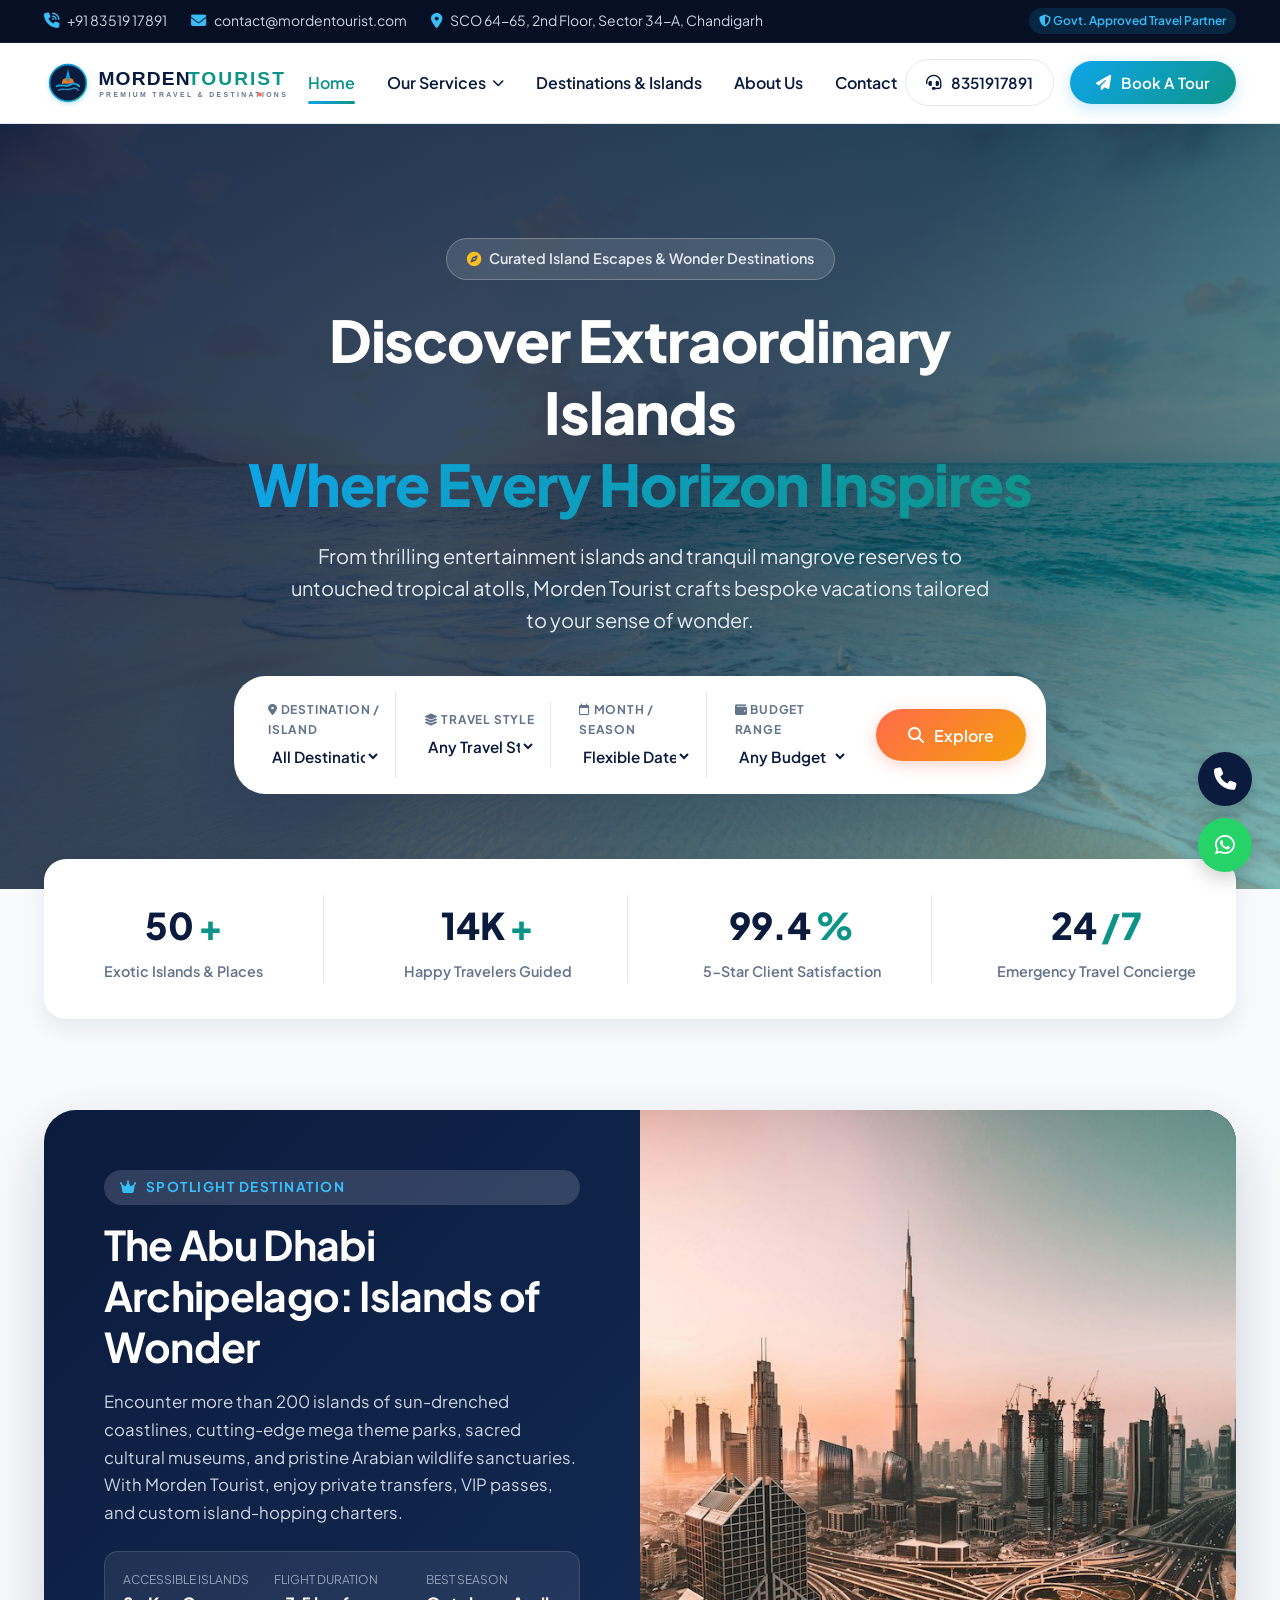
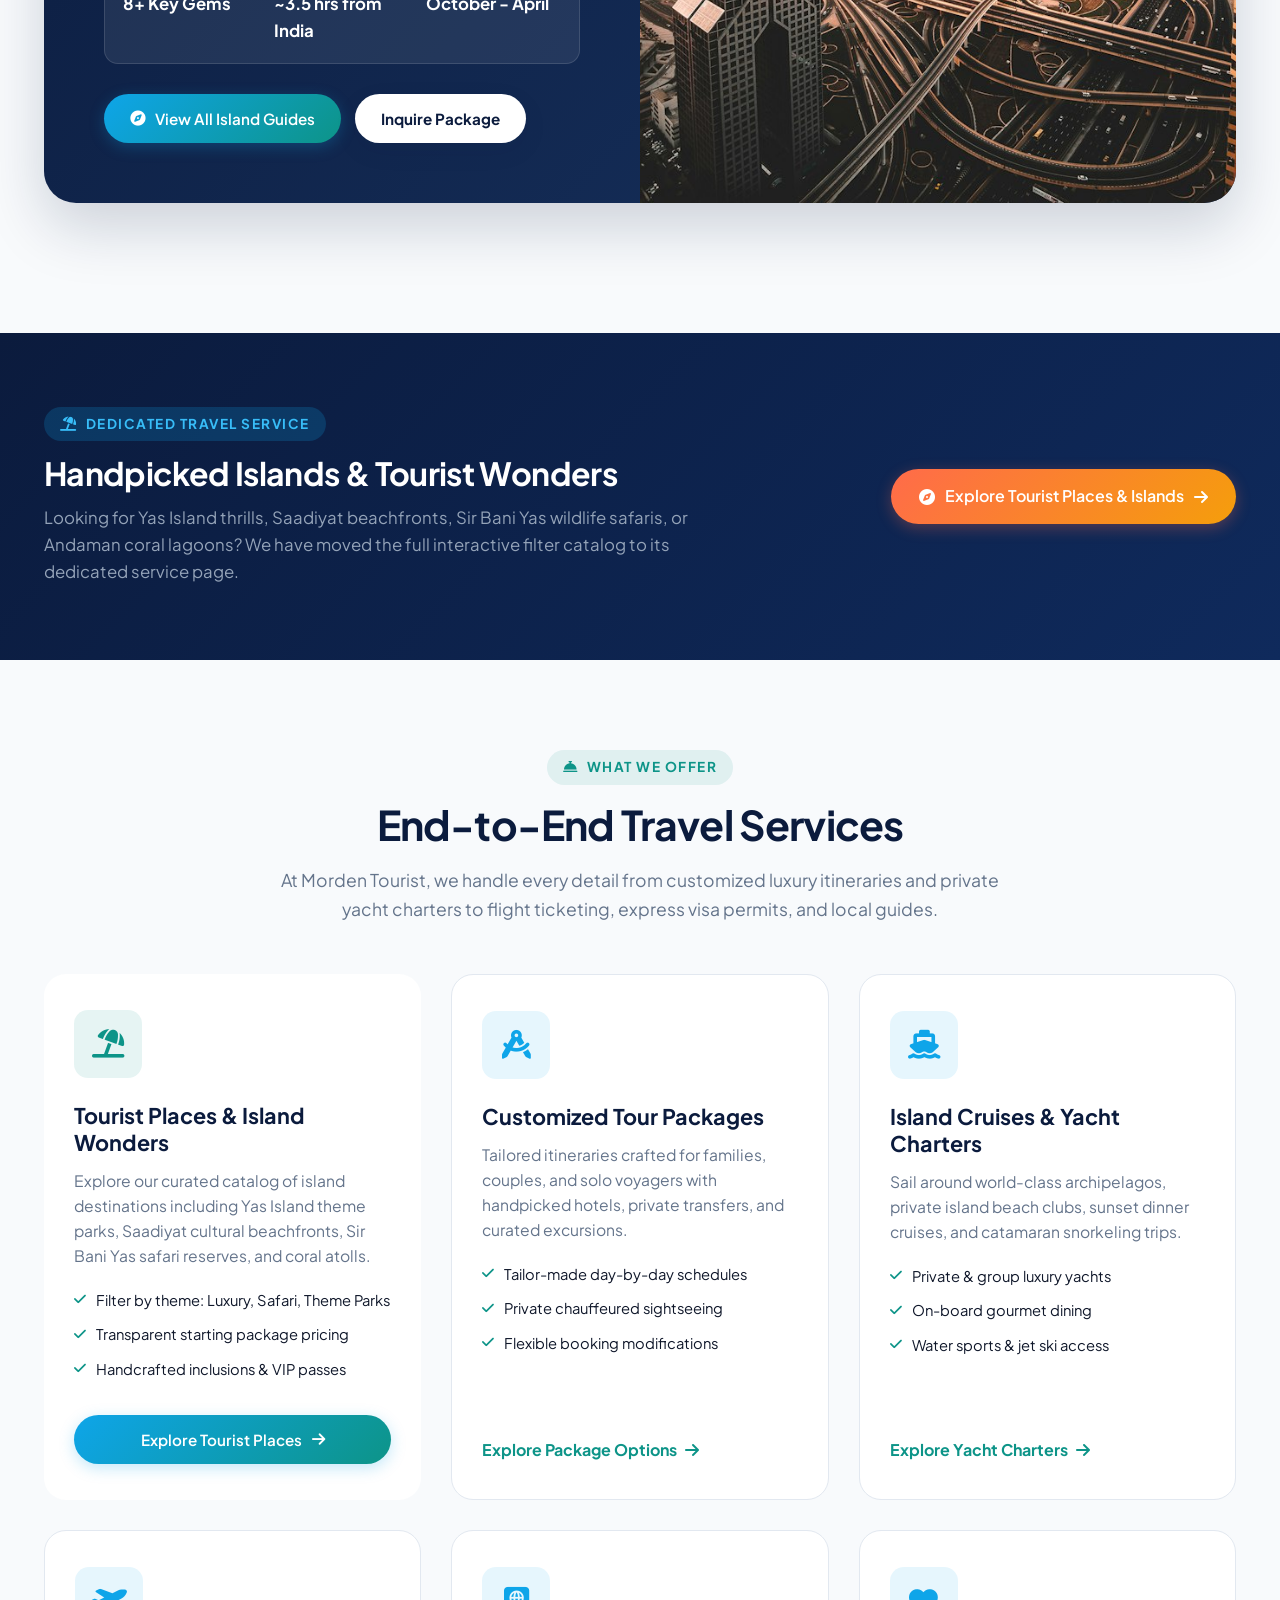
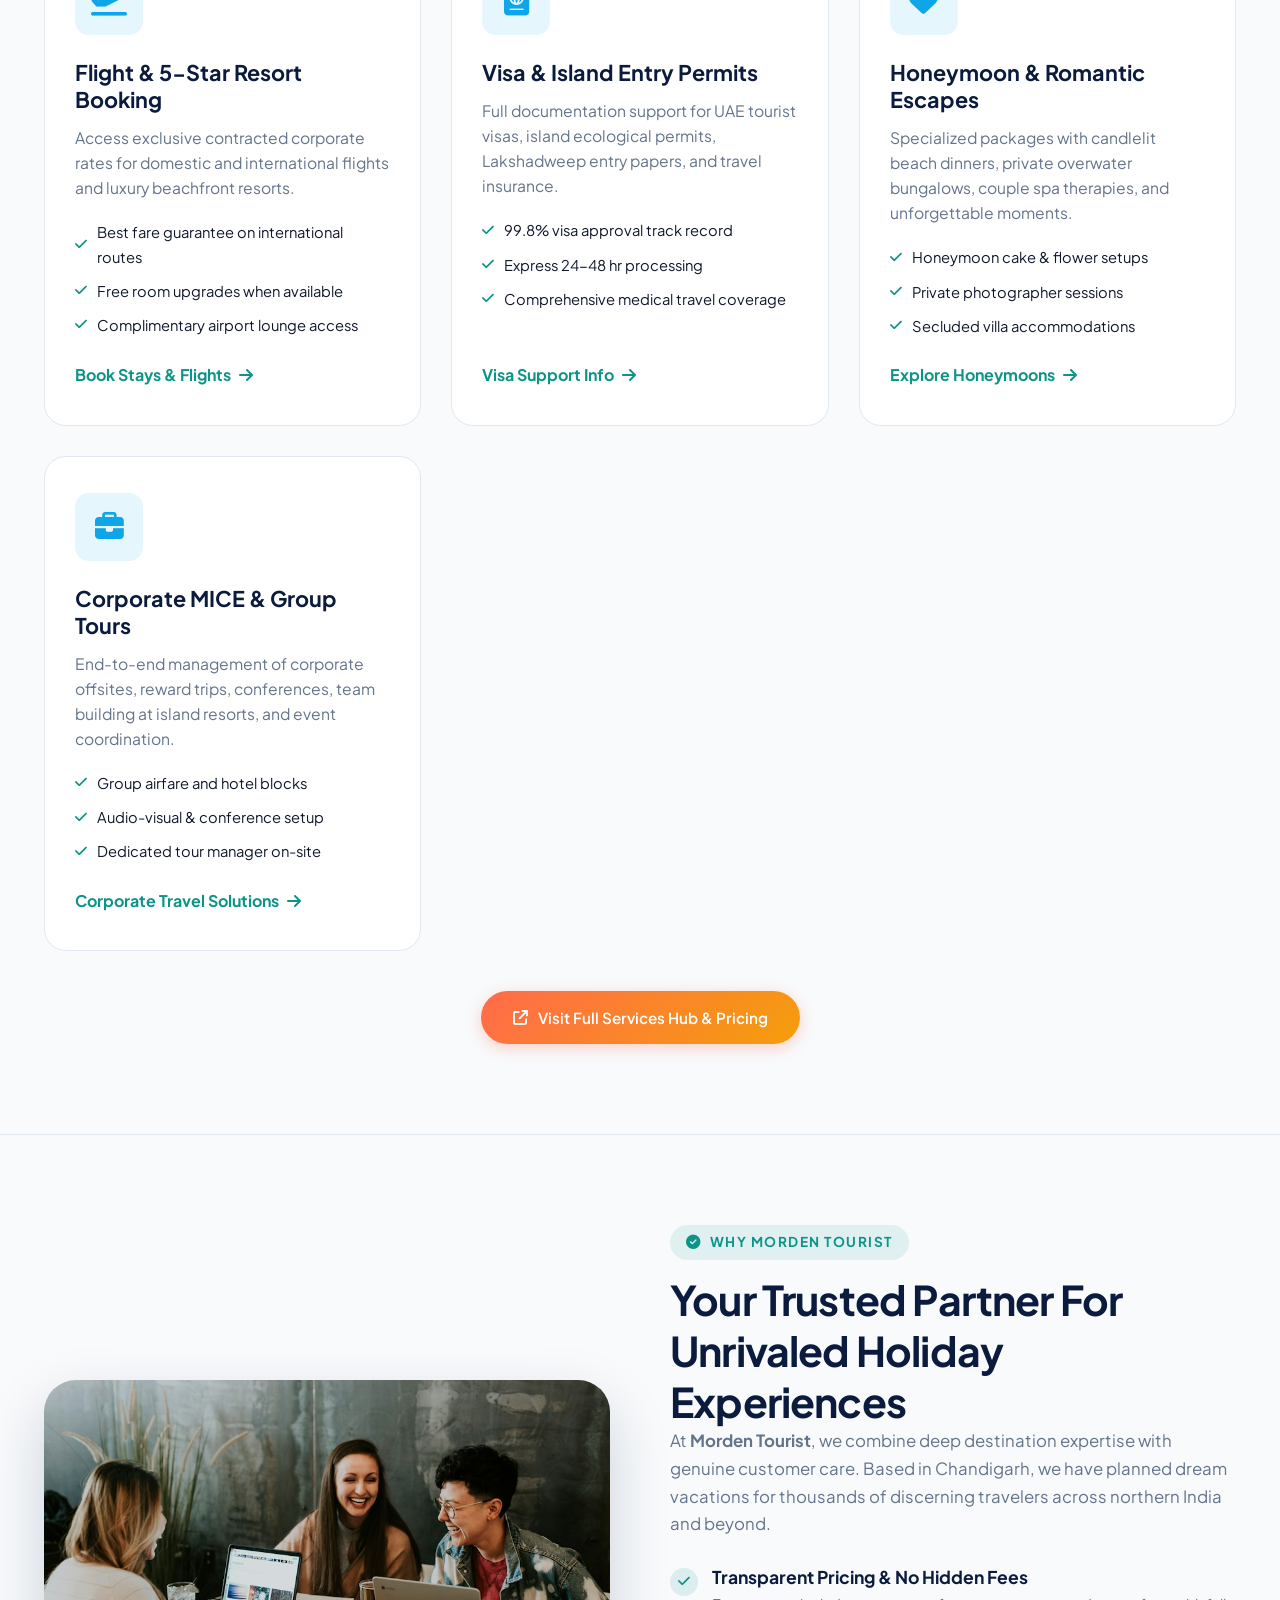
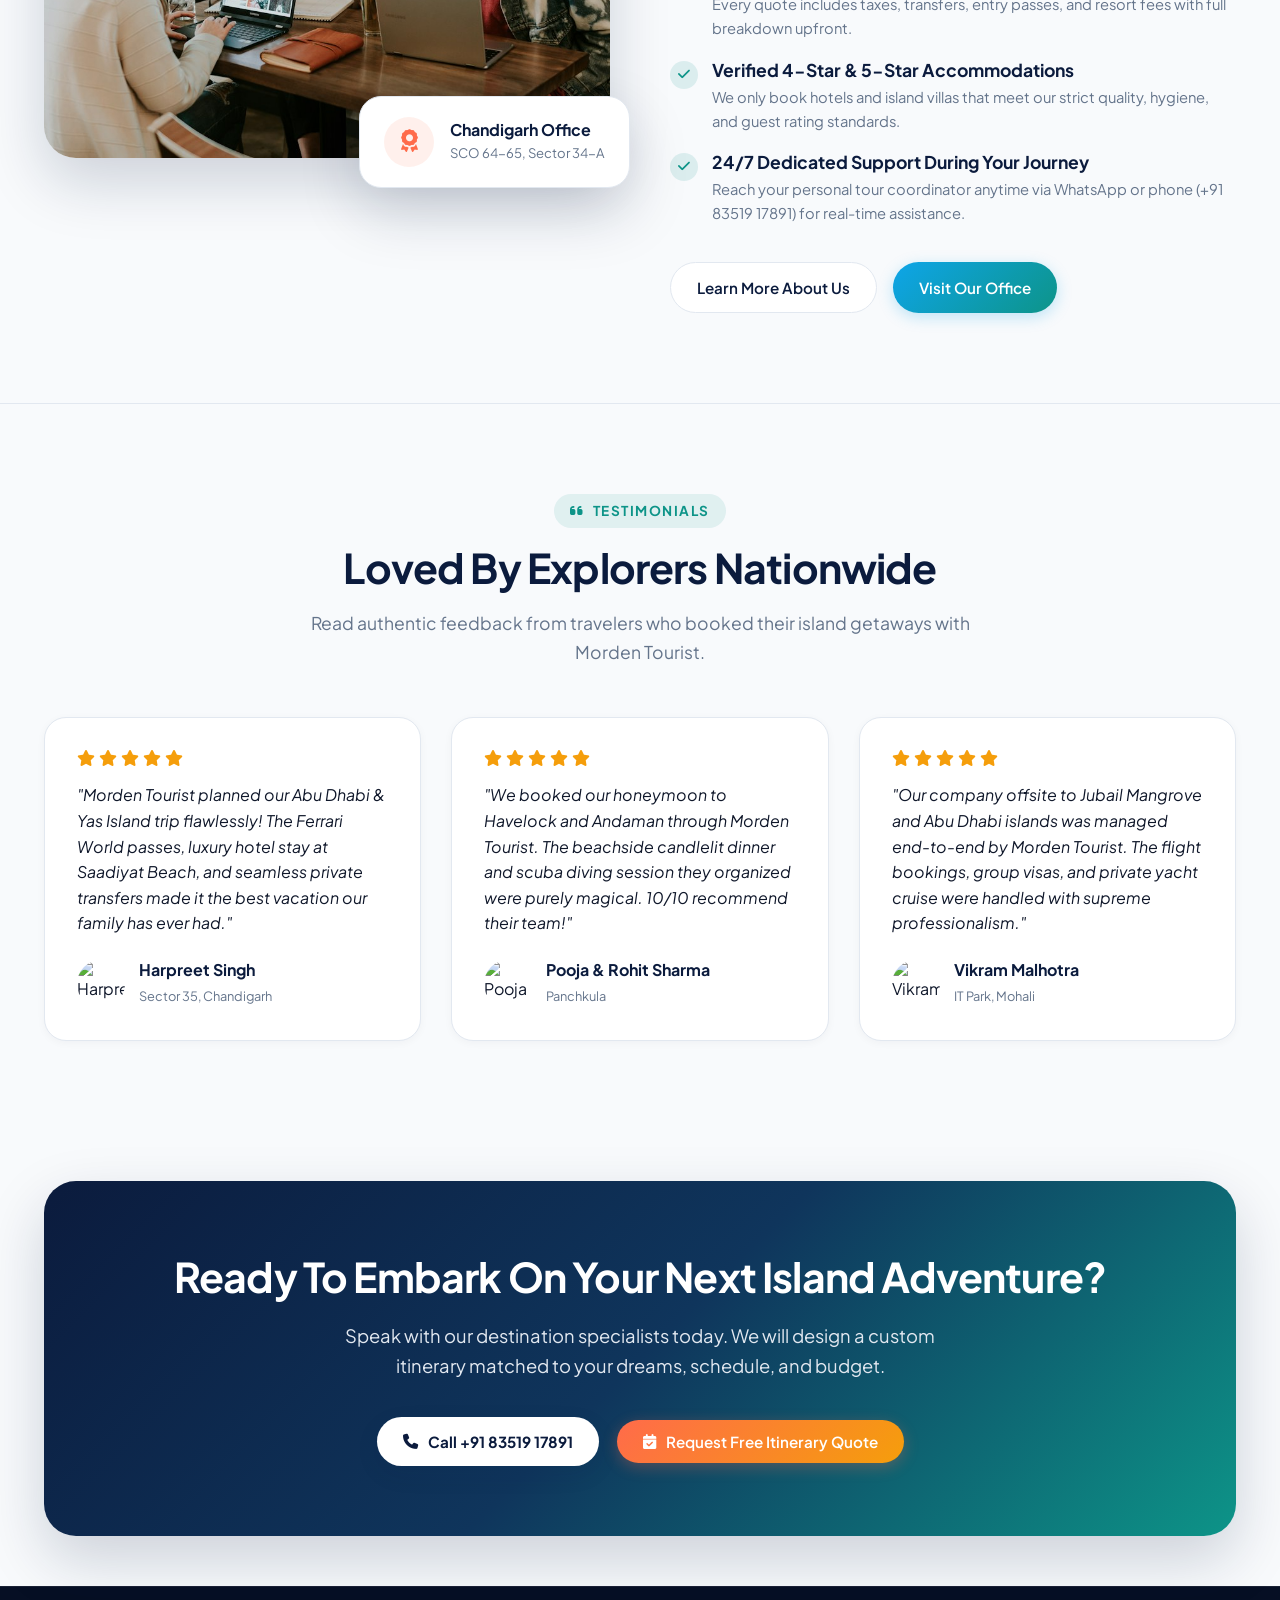
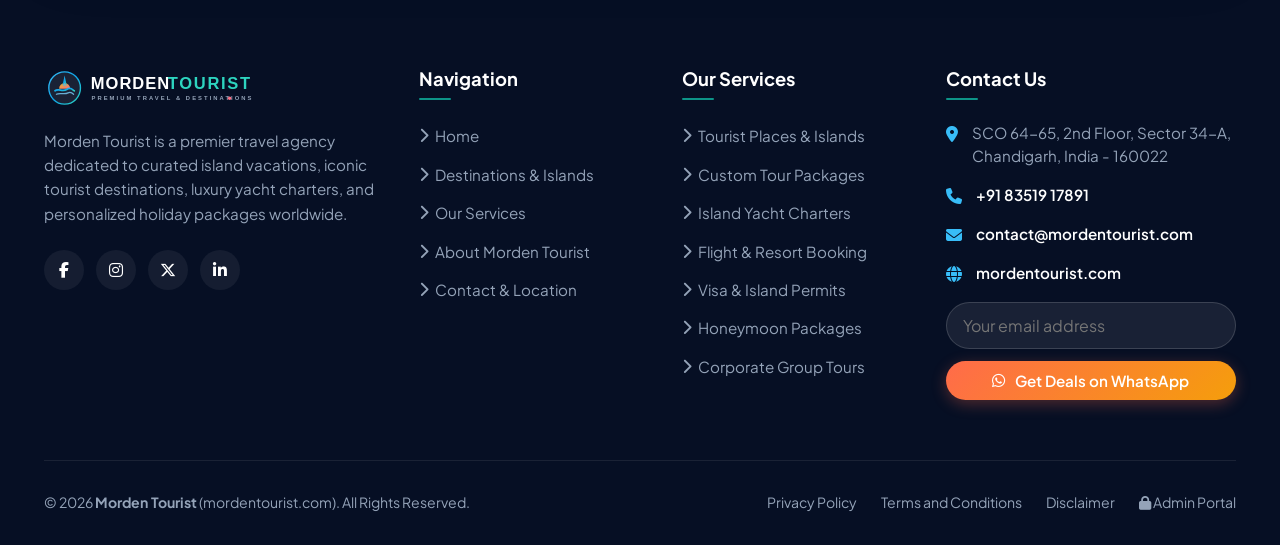
==== index.html @ 5bf88cda "Initial commit: Complete Morden Tourist agency website with single-row packages slider and admin por" ====
﻿<!DOCTYPE html>
<html lang="en">
<head>
  <meta charset="UTF-8">
  <meta name="viewport" content="width=device-width, initial-scale=1.0">
  <title>Morden Tourist | Premium Island Getaways & World-Class Tourist Destinations</title>
  <meta name="description" content="Discover world-famous islands, luxury coastal escapes, and unforgettable tourist adventures with Morden Tourist. Personalized travel packages and 24/7 concierge support.">
  <meta name="keywords" content="Morden Tourist, mordentourist.com, tourist places, island tours, Yas island, Saadiyat island, travel agency Chandigarh, luxury holidays">
  <link rel="canonical" href="https://mordentourist.com/">
  
  <!-- Favicon -->
  <link rel="icon" type="image/svg+xml" href="assets/images/favicon.svg">
  <link rel="shortcut icon" href="favicon.svg">

  <!-- Google Fonts: Plus Jakarta Sans -->
  <link rel="preconnect" href="https://fonts.googleapis.com">
  <link rel="preconnect" href="https://fonts.gstatic.com" crossorigin>
  <link href="https://fonts.googleapis.com/css2?family=Plus+Jakarta+Sans:wght@300;400;500;600;700;800&display=swap" rel="stylesheet">

  <!-- Font Awesome 6 Icons -->
  <link rel="stylesheet" href="https://cdnjs.cloudflare.com/ajax/libs/font-awesome/6.4.2/css/all.min.css">

  <!-- Custom Stylesheet -->
  <link rel="stylesheet" href="assets/css/style.css">
</head>
<body>

  <!-- Top Announcement Bar -->
  <div class="top-bar">
    <div class="container top-bar-inner">
      <div class="top-bar-info">
        <a href="tel:8351917891" class="top-bar-item">
          <i class="fa-solid fa-phone-volume"></i>
          <span>+91 83519 17891</span>
        </a>
        <a href="mailto:contact@mordentourist.com" class="top-bar-item">
          <i class="fa-solid fa-envelope"></i>
          <span>contact@mordentourist.com</span>
        </a>
        <div class="top-bar-item">
          <i class="fa-solid fa-location-dot"></i>
          <span>SCO 64-65, 2nd Floor, Sector 34-A, Chandigarh</span>
        </div>
      </div>
      <div class="top-bar-right">
        <span class="top-bar-badge"><i class="fa-solid fa-shield-halved"></i> Govt. Approved Travel Partner</span>
      </div>
    </div>
  </div>

  <!-- Main Navigation Header -->
  <header class="main-header">
    <div class="container nav-container">
      <a href="index.html" class="brand-logo" aria-label="Morden Tourist Home">
        <img src="assets/images/logo.svg" alt="Morden Tourist Logo" width="220" height="48">
      </a>

      <!-- Desktop Navigation Menu -->
      <nav class="nav-links" id="navLinks">
        <a href="index.html" class="nav-link active">Home</a>
        <div class="nav-dropdown">
          <a href="services.html" class="nav-link nav-dropdown-toggle">
            Our Services <i class="fa-solid fa-chevron-down"></i>
          </a>
          <div class="dropdown-menu">
            <a href="tourist-places.html" class="dropdown-item featured">
              <i class="fa-solid fa-umbrella-beach"></i>
              <div class="dropdown-text">
                <strong>Tourist Places &amp; Islands</strong>
                <small>Explore Yas, Saadiyat, Sir Bani Yas &amp; more</small>
              </div>
            </a>
            <a href="services.html#custom-packages" class="dropdown-item">
              <i class="fa-solid fa-compass-drafting"></i>
              <div class="dropdown-text">
                <strong>Customized Tour Packages</strong>
                <small>Tailor-made itineraries for families &amp; couples</small>
              </div>
            </a>
            <a href="services.html#yacht-cruises" class="dropdown-item">
              <i class="fa-solid fa-ship"></i>
              <div class="dropdown-text">
                <strong>Island Yacht Charters</strong>
                <small>Private boat cruises &amp; water sports</small>
              </div>
            </a>
            <a href="services.html#flights-resorts" class="dropdown-item">
              <i class="fa-solid fa-hotel"></i>
              <div class="dropdown-text">
                <strong>Flight &amp; 5-Star Resorts</strong>
                <small>Contracted B2B airline &amp; resort rates</small>
              </div>
            </a>
            <a href="services.html#visa-permits" class="dropdown-item">
              <i class="fa-solid fa-passport"></i>
              <div class="dropdown-text">
                <strong>Visa &amp; Island Permits</strong>
                <small>UAE express visas &amp; island entry papers</small>
              </div>
            </a>
            <a href="services.html#guided-excursions" class="dropdown-item">
              <i class="fa-solid fa-van-shuttle"></i>
              <div class="dropdown-text">
                <strong>Guided Excursions &amp; Chauffeurs</strong>
                <small>Local licensed multilingual guides</small>
              </div>
            </a>
            <a href="services.html" class="dropdown-item" style="border-top: 1px solid var(--color-border); background: var(--color-bg-subtle);">
              <i class="fa-solid fa-list-check"></i>
              <div class="dropdown-text">
                <strong>All Services Overview &rarr;</strong>
              </div>
            </a>
          </div>
        </div>
        <a href="destinations.html" class="nav-link">Destinations &amp; Islands</a>
        <a href="about.html" class="nav-link">About Us</a>
        <a href="contact.html" class="nav-link">Contact</a>
      </nav>

      <div class="nav-actions">
        <a href="tel:8351917891" class="btn btn-outline" style="padding: 10px 20px;">
          <i class="fa-solid fa-headset"></i> 8351917891
        </a>
        <button class="btn btn-primary open-booking-modal" data-dest="General Inquiry">
          <i class="fa-solid fa-paper-plane"></i> Book A Tour
        </button>
      </div>

      <button class="mobile-menu-toggle" id="mobileMenuToggle" aria-label="Toggle navigation">
        <i class="fa-solid fa-bars"></i>
      </button>
    </div>
  </header>

  <!-- Hero Section -->
  <section class="hero-section">
    <div class="hero-overlay"></div>
    <div class="container hero-content">
      <div class="hero-badge">
        <i class="fa-solid fa-compass"></i> Curated Island Escapes &amp; Wonder Destinations
      </div>
      <h1 class="hero-title">
        Discover Extraordinary Islands <br>
        <span class="text-gradient">Where Every Horizon Inspires</span>
      </h1>
      <p class="hero-subtitle">
        From thrilling entertainment islands and tranquil mangrove reserves to untouched tropical atolls, Morden Tourist crafts bespoke vacations tailored to your sense of wonder.
      </p>

      <!-- Search & Exploration Widget -->
      <div class="hero-search-box">
        <div class="search-field">
          <label><i class="fa-solid fa-location-dot"></i> Destination / Island</label>
          <select id="searchDestination">
            <option value="all">All Destinations</option>
            <option value="yas">Yas Island (Thrills &amp; F1)</option>
            <option value="saadiyat">Saadiyat Island (Culture &amp; Beach)</option>
            <option value="sirbani">Sir Bani Yas (Wildlife Reserve)</option>
            <option value="jubail">Jubail Island (Mangroves &amp; Eco)</option>
            <option value="andaman">Andaman Archipelago</option>
            <option value="lakshadweep">Lakshadweep Coral Atolls</option>
          </select>
        </div>

        <div class="search-field">
          <label><i class="fa-solid fa-layer-group"></i> Travel Style</label>
          <select id="searchType">
            <option value="all">Any Travel Style</option>
            <option value="luxury">Luxury &amp; Resorts</option>
            <option value="adventure">Adventure &amp; Wildlife</option>
            <option value="culture">Culture &amp; Heritage</option>
            <option value="family">Family &amp; Theme Parks</option>
          </select>
        </div>

        <div class="search-field">
          <label><i class="fa-regular fa-calendar"></i> Month / Season</label>
          <select id="searchMonth">
            <option value="any">Flexible Dates</option>
            <option value="oct-dec">Oct - Dec (Peak Island Season)</option>
            <option value="jan-mar">Jan - Mar (Spring Escapes)</option>
            <option value="apr-jun">Apr - Jun (Summer Specials)</option>
          </select>
        </div>

        <div class="search-field">
          <label><i class="fa-solid fa-wallet"></i> Budget Range</label>
          <select id="searchBudget">
            <option value="all">Any Budget</option>
            <option value="standard">Affordable &amp; Explorer</option>
            <option value="premium">Premium Comfort</option>
            <option value="luxury">Ultra-Luxury VIP</option>
          </select>
        </div>

        <button class="btn btn-coral btn-search" id="heroSearchBtn">
          <i class="fa-solid fa-magnifying-glass"></i> Explore
        </button>
      </div>
    </div>
  </section>

  <!-- Key Statistics Banner -->
  <div class="container">
    <div class="stats-banner">
      <div class="stats-grid">
        <div class="stat-item">
          <div class="stat-number">50<span>+</span></div>
          <div class="stat-label">Exotic Islands &amp; Places</div>
        </div>
        <div class="stat-item">
          <div class="stat-number">14K<span>+</span></div>
          <div class="stat-label">Happy Travelers Guided</div>
        </div>
        <div class="stat-item">
          <div class="stat-number">99.4<span>%</span></div>
          <div class="stat-label">5-Star Client Satisfaction</div>
        </div>
        <div class="stat-item">
          <div class="stat-number">24<span>/7</span></div>
          <div class="stat-label">Emergency Travel Concierge</div>
        </div>
      </div>
    </div>
  </div>

  <!-- Featured Archipelago Spotlight (Abu Dhabi Islands Reference Experience) -->
  <section class="section-pad">
    <div class="container">
      <div class="island-highlight-banner">
        <div class="island-highlight-content">
          <span class="section-label" style="background: rgba(255,255,255,0.15); color: #38BDF8;">
            <i class="fa-solid fa-crown"></i> Spotlight Destination
          </span>
          <h2>The Abu Dhabi Archipelago: Islands of Wonder</h2>
          <p>
            Encounter more than 200 islands of sun-drenched coastlines, cutting-edge mega theme parks, sacred cultural museums, and pristine Arabian wildlife sanctuaries. With Morden Tourist, enjoy private transfers, VIP passes, and custom island-hopping charters.
          </p>

          <div class="highlight-quick-specs">
            <div class="spec-item">
              <small>Accessible Islands</small>
              <strong>8+ Key Gems</strong>
            </div>
            <div class="spec-item">
              <small>Flight Duration</small>
              <strong>~3.5 hrs from India</strong>
            </div>
            <div class="spec-item">
              <small>Best Season</small>
              <strong>October - April</strong>
            </div>
          </div>

          <div style="display: flex; gap: 14px; flex-wrap: wrap;">
            <a href="destinations.html" class="btn btn-primary">
              <i class="fa-solid fa-compass"></i> View All Island Guides
            </a>
            <button class="btn btn-white open-booking-modal" data-dest="Abu Dhabi Islands Grand Tour">
              Inquire Package
            </button>
          </div>
        </div>

        <div class="island-highlight-image">
          <img src="assets/images/spotlight-abudhabi.jpg" alt="Abu Dhabi Archipelago Island Waterfront" loading="lazy">
        </div>
      </div>
    </div>
  </section>

  <!-- Dedicated Island & Tourist Places Showcase CTA Banner -->
  <section class="section-pad-sm" style="background: linear-gradient(135deg, #0B1B3D 0%, #0F2A5C 100%); color: #FFFFFF;">
    <div class="container">
      <div style="display: flex; align-items: center; justify-content: space-between; flex-wrap: wrap; gap: 30px; padding: 24px 0;">
        <div style="max-width: 680px;">
          <span class="section-label" style="background: rgba(14, 165, 233, 0.2); color: #38BDF8; margin-bottom: 12px; display: inline-flex;">
            <i class="fa-solid fa-umbrella-beach"></i> Dedicated Travel Service
          </span>
          <h2 style="color: #FFFFFF; font-size: 2rem; margin-bottom: 12px;">Handpicked Islands &amp; Tourist Wonders</h2>
          <p style="color: #94A3B8; font-size: 1.05rem; line-height: 1.6; margin-bottom: 0;">
            Looking for Yas Island thrills, Saadiyat beachfronts, Sir Bani Yas wildlife safaris, or Andaman coral lagoons? We have moved the full interactive filter catalog to its dedicated service page.
          </p>
        </div>
        <div style="display: flex; gap: 14px; flex-wrap: wrap;">
          <a href="tourist-places.html" class="btn btn-coral" style="padding: 14px 28px; font-size: 1rem;">
            <i class="fa-solid fa-compass"></i> Explore Tourist Places &amp; Islands <i class="fa-solid fa-arrow-right"></i>
          </a>
        </div>
      </div>
    </div>
  </section>

  <!-- Separate Dedicated Services Section (Prominently Featured and linked to menu) -->
  <section class="section-pad">
    <div class="container">
      <div class="section-header">
        <span class="section-label"><i class="fa-solid fa-bell-concierge"></i> What We Offer</span>
        <h2>End-to-End Travel Services</h2>
        <p>
          At Morden Tourist, we handle every detail from customized luxury itineraries and private yacht charters to flight ticketing, express visa permits, and local guides.
        </p>
      </div>

      <div class="services-grid">

        <!-- Service: Tourist Places & Islands (Featured Page) -->
        <div class="service-card" style="border: 2px solid var(--color-accent-teal); position: relative; overflow: hidden;">
          <div style="position: absolute; top: 12px; right: 12px; background: var(--grad-coral); color: #fff; font-size: 0.72rem; font-weight: 700; padding: 4px 10px; border-radius: var(--radius-full); text-transform: uppercase;">
            Dedicated Page
          </div>
          <div class="service-icon-box" style="background: rgba(13, 148, 136, 0.1); color: var(--color-secondary);">
            <i class="fa-solid fa-umbrella-beach"></i>
          </div>
          <h3>Tourist Places &amp; Island Wonders</h3>
          <p>
            Explore our curated catalog of island destinations including Yas Island theme parks, Saadiyat cultural beachfronts, Sir Bani Yas safari reserves, and coral atolls.
          </p>
          <ul class="service-list">
            <li><i class="fa-solid fa-check"></i> Filter by theme: Luxury, Safari, Theme Parks</li>
            <li><i class="fa-solid fa-check"></i> Transparent starting package pricing</li>
            <li><i class="fa-solid fa-check"></i> Handcrafted inclusions &amp; VIP passes</li>
          </ul>
          <a href="tourist-places.html" class="btn btn-primary" style="margin-top: 10px; width: 100%; text-align: center; justify-content: center;">
            Explore Tourist Places <i class="fa-solid fa-arrow-right"></i>
          </a>
        </div>

        <!-- Service 1 -->
        <div class="service-card">
          <div class="service-icon-box">
            <i class="fa-solid fa-compass-drafting"></i>
          </div>
          <h3>Customized Tour Packages</h3>
          <p>
            Tailored itineraries crafted for families, couples, and solo voyagers with handpicked hotels, private transfers, and curated excursions.
          </p>
          <ul class="service-list">
            <li><i class="fa-solid fa-check"></i> Tailor-made day-by-day schedules</li>
            <li><i class="fa-solid fa-check"></i> Private chauffeured sightseeing</li>
            <li><i class="fa-solid fa-check"></i> Flexible booking modifications</li>
          </ul>
          <a href="services.html#custom-packages" class="btn-link">Explore Package Options <i class="fa-solid fa-arrow-right"></i></a>
        </div>

        <!-- Service 2 -->
        <div class="service-card">
          <div class="service-icon-box">
            <i class="fa-solid fa-ship"></i>
          </div>
          <h3>Island Cruises &amp; Yacht Charters</h3>
          <p>
            Sail around world-class archipelagos, private island beach clubs, sunset dinner cruises, and catamaran snorkeling trips.
          </p>
          <ul class="service-list">
            <li><i class="fa-solid fa-check"></i> Private &amp; group luxury yachts</li>
            <li><i class="fa-solid fa-check"></i> On-board gourmet dining</li>
            <li><i class="fa-solid fa-check"></i> Water sports &amp; jet ski access</li>
          </ul>
          <a href="services.html#yacht-cruises" class="btn-link">Explore Yacht Charters <i class="fa-solid fa-arrow-right"></i></a>
        </div>

        <!-- Service 3 -->
        <div class="service-card">
          <div class="service-icon-box">
            <i class="fa-solid fa-plane-departure"></i>
          </div>
          <h3>Flight &amp; 5-Star Resort Booking</h3>
          <p>
            Access exclusive contracted corporate rates for domestic and international flights and luxury beachfront resorts.
          </p>
          <ul class="service-list">
            <li><i class="fa-solid fa-check"></i> Best fare guarantee on international routes</li>
            <li><i class="fa-solid fa-check"></i> Free room upgrades when available</li>
            <li><i class="fa-solid fa-check"></i> Complimentary airport lounge access</li>
          </ul>
          <a href="services.html#flights-resorts" class="btn-link">Book Stays &amp; Flights <i class="fa-solid fa-arrow-right"></i></a>
        </div>

        <!-- Service 4 -->
        <div class="service-card">
          <div class="service-icon-box">
            <i class="fa-solid fa-passport"></i>
          </div>
          <h3>Visa &amp; Island Entry Permits</h3>
          <p>
            Full documentation support for UAE tourist visas, island ecological permits, Lakshadweep entry papers, and travel insurance.
          </p>
          <ul class="service-list">
            <li><i class="fa-solid fa-check"></i> 99.8% visa approval track record</li>
            <li><i class="fa-solid fa-check"></i> Express 24-48 hr processing</li>
            <li><i class="fa-solid fa-check"></i> Comprehensive medical travel coverage</li>
          </ul>
          <a href="services.html#visa-permits" class="btn-link">Visa Support Info <i class="fa-solid fa-arrow-right"></i></a>
        </div>

        <!-- Service 5 -->
        <div class="service-card">
          <div class="service-icon-box">
            <i class="fa-solid fa-heart"></i>
          </div>
          <h3>Honeymoon &amp; Romantic Escapes</h3>
          <p>
            Specialized packages with candlelit beach dinners, private overwater bungalows, couple spa therapies, and unforgettable moments.
          </p>
          <ul class="service-list">
            <li><i class="fa-solid fa-check"></i> Honeymoon cake &amp; flower setups</li>
            <li><i class="fa-solid fa-check"></i> Private photographer sessions</li>
            <li><i class="fa-solid fa-check"></i> Secluded villa accommodations</li>
          </ul>
          <a href="services.html#honeymoon-escapes" class="btn-link">Explore Honeymoons <i class="fa-solid fa-arrow-right"></i></a>
        </div>

        <!-- Service 6 -->
        <div class="service-card">
          <div class="service-icon-box">
            <i class="fa-solid fa-briefcase"></i>
          </div>
          <h3>Corporate MICE &amp; Group Tours</h3>
          <p>
            End-to-end management of corporate offsites, reward trips, conferences, team building at island resorts, and event coordination.
          </p>
          <ul class="service-list">
            <li><i class="fa-solid fa-check"></i> Group airfare and hotel blocks</li>
            <li><i class="fa-solid fa-check"></i> Audio-visual &amp; conference setup</li>
            <li><i class="fa-solid fa-check"></i> Dedicated tour manager on-site</li>
          </ul>
          <a href="services.html#corporate-mice" class="btn-link">Corporate Travel Solutions <i class="fa-solid fa-arrow-right"></i></a>
        </div>

      </div>

      <div style="text-align: center; margin-top: 40px;">
        <a href="services.html" class="btn btn-coral" style="padding: 14px 32px;">
          <i class="fa-solid fa-arrow-up-right-from-square"></i> Visit Full Services Hub &amp; Pricing
        </a>
      </div>
    </div>
  </section>

  <!-- Why Choose Morden Tourist -->
  <section class="section-pad" style="background: #F8FAFC; border-top: 1px solid var(--color-border); border-bottom: 1px solid var(--color-border);">
    <div class="container">
      <div class="feature-split">
        <div class="feature-media">
          <div class="feature-media-main">
            <img src="assets/images/about/chandigarh-team.jpg" alt="Morden Tourist travel specialists planning tour" loading="lazy">
          </div>
          <div class="feature-media-floating">
            <div class="floating-icon">
              <i class="fa-solid fa-award"></i>
            </div>
            <div class="floating-text">
              <h5>Chandigarh Office</h5>
              <p>SCO 64-65, Sector 34-A</p>
            </div>
          </div>
        </div>

        <div class="feature-content">
          <span class="section-label"><i class="fa-solid fa-circle-check"></i> Why Morden Tourist</span>
          <h2>Your Trusted Partner For Unrivaled Holiday Experiences</h2>
          <p>
            At <strong>Morden Tourist</strong>, we combine deep destination expertise with genuine customer care. Based in Chandigarh, we have planned dream vacations for thousands of discerning travelers across northern India and beyond.
          </p>

          <div class="feature-checklist">
            <div class="feature-check-item">
              <div class="check-icon"><i class="fa-solid fa-check"></i></div>
              <div class="check-text">
                <h4>Transparent Pricing &amp; No Hidden Fees</h4>
                <p>Every quote includes taxes, transfers, entry passes, and resort fees with full breakdown upfront.</p>
              </div>
            </div>

            <div class="feature-check-item">
              <div class="check-icon"><i class="fa-solid fa-check"></i></div>
              <div class="check-text">
                <h4>Verified 4-Star &amp; 5-Star Accommodations</h4>
                <p>We only book hotels and island villas that meet our strict quality, hygiene, and guest rating standards.</p>
              </div>
            </div>

            <div class="feature-check-item">
              <div class="check-icon"><i class="fa-solid fa-check"></i></div>
              <div class="check-text">
                <h4>24/7 Dedicated Support During Your Journey</h4>
                <p>Reach your personal tour coordinator anytime via WhatsApp or phone (+91 83519 17891) for real-time assistance.</p>
              </div>
            </div>
          </div>

          <div style="display: flex; gap: 16px; flex-wrap: wrap;">
            <a href="about.html" class="btn btn-outline">Learn More About Us</a>
            <a href="contact.html" class="btn btn-primary">Visit Our Office</a>
          </div>
        </div>
      </div>
    </div>
  </section>

  <!-- Verified Traveler Reviews -->
  <section class="section-pad">
    <div class="container">
      <div class="section-header">
        <span class="section-label"><i class="fa-solid fa-quote-left"></i> Testimonials</span>
        <h2>Loved By Explorers Nationwide</h2>
        <p>Read authentic feedback from travelers who booked their island getaways with Morden Tourist.</p>
      </div>

      <div class="testimonials-grid">
        <div class="testimonial-card">
          <div class="test-stars">
            <i class="fa-solid fa-star"></i><i class="fa-solid fa-star"></i><i class="fa-solid fa-star"></i><i class="fa-solid fa-star"></i><i class="fa-solid fa-star"></i>
          </div>
          <p class="test-quote">
            "Morden Tourist planned our Abu Dhabi &amp; Yas Island trip flawlessly! The Ferrari World passes, luxury hotel stay at Saadiyat Beach, and seamless private transfers made it the best vacation our family has ever had."
          </p>
          <div class="test-user">
            <img src="https://images.unsplash.com/photo-1507003211169-0a1dd7228f2d?auto=format&fit=crop&w=120&q=80" alt="Harpreet Singh" class="user-avatar">
            <div class="user-meta">
              <h4>Harpreet Singh</h4>
              <span>Sector 35, Chandigarh</span>
            </div>
          </div>
        </div>

        <div class="testimonial-card">
          <div class="test-stars">
            <i class="fa-solid fa-star"></i><i class="fa-solid fa-star"></i><i class="fa-solid fa-star"></i><i class="fa-solid fa-star"></i><i class="fa-solid fa-star"></i>
          </div>
          <p class="test-quote">
            "We booked our honeymoon to Havelock and Andaman through Morden Tourist. The beachside candlelit dinner and scuba diving session they organized were purely magical. 10/10 recommend their team!"
          </p>
          <div class="test-user">
            <img src="https://images.unsplash.com/photo-1494790108377-be9c29b29330?auto=format&fit=crop&w=120&q=80" alt="Pooja Sharma" class="user-avatar">
            <div class="user-meta">
              <h4>Pooja &amp; Rohit Sharma</h4>
              <span>Panchkula</span>
            </div>
          </div>
        </div>

        <div class="testimonial-card">
          <div class="test-stars">
            <i class="fa-solid fa-star"></i><i class="fa-solid fa-star"></i><i class="fa-solid fa-star"></i><i class="fa-solid fa-star"></i><i class="fa-solid fa-star"></i>
          </div>
          <p class="test-quote">
            "Our company offsite to Jubail Mangrove and Abu Dhabi islands was managed end-to-end by Morden Tourist. The flight bookings, group visas, and private yacht cruise were handled with supreme professionalism."
          </p>
          <div class="test-user">
            <img src="https://images.unsplash.com/photo-1500648767791-00dcc994a43e?auto=format&fit=crop&w=120&q=80" alt="Vikram Malhotra" class="user-avatar">
            <div class="user-meta">
              <h4>Vikram Malhotra</h4>
              <span>IT Park, Mohali</span>
            </div>
          </div>
        </div>
      </div>
    </div>
  </section>

  <!-- Big Call to Action Banner -->
  <section class="section-pad-sm">
    <div class="container">
      <div class="cta-banner">
        <h2>Ready To Embark On Your Next Island Adventure?</h2>
        <p>
          Speak with our destination specialists today. We will design a custom itinerary matched to your dreams, schedule, and budget.
        </p>
        <div class="cta-btn-group">
          <a href="tel:8351917891" class="btn btn-white">
            <i class="fa-solid fa-phone"></i> Call +91 83519 17891
          </a>
          <button class="btn btn-coral open-booking-modal" data-dest="Custom Trip Request">
            <i class="fa-solid fa-calendar-check"></i> Request Free Itinerary Quote
          </button>
        </div>
      </div>
    </div>
  </section>

  <!-- Main Footer -->
  <footer class="main-footer">
    <div class="container">
      <div class="footer-top">

        <!-- Column 1: Brand Info -->
        <div class="footer-brand">
          <a href="index.html">
            <img src="assets/images/logo-white.svg" alt="Morden Tourist" width="220" height="48">
          </a>
          <p>
            Morden Tourist is a premier travel agency dedicated to curated island vacations, iconic tourist destinations, luxury yacht charters, and personalized holiday packages worldwide.
          </p>
          <div class="footer-socials">
            <a href="https://facebook.com" target="_blank" rel="noopener" class="social-link" aria-label="Facebook"><i class="fa-brands fa-facebook-f"></i></a>
            <a href="https://instagram.com" target="_blank" rel="noopener" class="social-link" aria-label="Instagram"><i class="fa-brands fa-instagram"></i></a>
            <a href="https://twitter.com" target="_blank" rel="noopener" class="social-link" aria-label="Twitter"><i class="fa-brands fa-x-twitter"></i></a>
            <a href="https://linkedin.com" target="_blank" rel="noopener" class="social-link" aria-label="LinkedIn"><i class="fa-brands fa-linkedin-in"></i></a>
          </div>
        </div>

        <!-- Column 2: Quick Links -->
        <div class="footer-col">
          <h4>Navigation</h4>
          <ul class="footer-links">
            <li><a href="index.html"><i class="fa-solid fa-chevron-right"></i> Home</a></li>
            <li><a href="destinations.html"><i class="fa-solid fa-chevron-right"></i> Destinations &amp; Islands</a></li>
            <li><a href="services.html"><i class="fa-solid fa-chevron-right"></i> Our Services</a></li>
            <li><a href="about.html"><i class="fa-solid fa-chevron-right"></i> About Morden Tourist</a></li>
            <li><a href="contact.html"><i class="fa-solid fa-chevron-right"></i> Contact &amp; Location</a></li>
          </ul>
        </div>

        <!-- Column 3: Services Offered -->
        <div class="footer-col">
          <h4>Our Services</h4>
          <ul class="footer-links">
            <li><a href="tourist-places.html"><i class="fa-solid fa-chevron-right"></i> Tourist Places &amp; Islands</a></li>
            <li><a href="services.html#custom-packages"><i class="fa-solid fa-chevron-right"></i> Custom Tour Packages</a></li>
            <li><a href="services.html#yacht-cruises"><i class="fa-solid fa-chevron-right"></i> Island Yacht Charters</a></li>
            <li><a href="services.html#flights-resorts"><i class="fa-solid fa-chevron-right"></i> Flight &amp; Resort Booking</a></li>
            <li><a href="services.html#visa-permits"><i class="fa-solid fa-chevron-right"></i> Visa &amp; Island Permits</a></li>
            <li><a href="services.html#honeymoon-escapes"><i class="fa-solid fa-chevron-right"></i> Honeymoon Packages</a></li>
            <li><a href="services.html#corporate-mice"><i class="fa-solid fa-chevron-right"></i> Corporate Group Tours</a></li>
          </ul>
        </div>

        <!-- Column 4: Contact & Newsletter -->
        <div class="footer-col">
          <h4>Contact Us</h4>
          <div class="footer-contact-item">
            <i class="fa-solid fa-location-dot"></i>
            <p>SCO 64-65, 2nd Floor, Sector 34-A, Chandigarh, India - 160022</p>
          </div>
          <div class="footer-contact-item">
            <i class="fa-solid fa-phone"></i>
            <p><a href="tel:8351917891">+91 83519 17891</a></p>
          </div>
          <div class="footer-contact-item">
            <i class="fa-solid fa-envelope"></i>
            <p><a href="mailto:contact@mordentourist.com">contact@mordentourist.com</a></p>
          </div>
          <div class="footer-contact-item">
            <i class="fa-solid fa-globe"></i>
            <p><a href="https://mordentourist.com">mordentourist.com</a></p>
          </div>

          <form class="footer-newsletter" id="newsletterForm" style="margin-top: 18px;">
            <input type="email" placeholder="Your email address" required>
            <button type="submit" class="btn btn-coral" style="width: 100%; padding: 10px;">
              <i class="fa-brands fa-whatsapp"></i> Get Deals on WhatsApp
            </button>
          </form>
        </div>

      </div>

      <!-- Legal Links & Copyright -->
      <div class="footer-bottom">
        <div>
          &copy; <span id="currentYear">2026</span> <strong>Morden Tourist</strong> (mordentourist.com). All Rights Reserved.
        </div>
                <div class="footer-legal-links">
          <a href="privacy-policy.html">Privacy Policy</a>
          <a href="terms-and-conditions.html">Terms and Conditions</a>
          <a href="disclaimer.html">Disclaimer</a>
          <a href="admin.html" target="_blank" style="color: var(--color-accent-teal);"><i class="fa-solid fa-lock"></i> Admin Portal</a>
        </div>
      </div>
    </div>
  </footer>

  <!-- Booking & Consultation Modal -->
  <div class="modal-overlay" id="bookingModal" role="dialog" aria-modal="true" aria-labelledby="modalHeading">
    <div class="modal-container">
      <button class="modal-close-btn" id="modalCloseBtn" aria-label="Close modal">
        <i class="fa-solid fa-xmark"></i>
      </button>
      <span class="section-label" style="margin-bottom: 8px;">Plan Your Trip</span>
      <h3 id="modalHeading" style="margin-bottom: 6px;">Request Tour Consultation</h3>
      <p style="font-size: 0.95rem; margin-bottom: 24px;">
        Share your travel plans and our destination specialists will craft your personalized itinerary within 24 hours.
      </p>

      <form id="bookingForm">
        <div class="form-group">
          <label for="modalName">Full Name *</label>
          <input type="text" id="modalName" class="form-control" placeholder="e.g. Rahul Verma" required>
        </div>

        <div class="form-group-row">
          <div class="form-group">
            <label for="modalPhone">Phone / WhatsApp Number *</label>
            <input type="tel" id="modalPhone" class="form-control" placeholder="e.g. 8351917891" required>
          </div>
          <div class="form-group">
            <label for="modalEmail">Email Address *</label>
            <input type="email" id="modalEmail" class="form-control" placeholder="e.g. rahul@gmail.com" required>
          </div>
        </div>

        <div class="form-group">
          <label for="modalDestination">Selected Island / Tourist Place *</label>
          <input type="text" id="modalDestination" class="form-control" placeholder="e.g. Yas Island, Abu Dhabi" required>
        </div>

        <div class="form-group-row">
          <div class="form-group">
            <label for="modalTravelers">Number of Travelers</label>
            <select id="modalTravelers" class="form-control">
              <option value="1">Solo Traveler</option>
              <option value="2" selected>Couple (2 Adults)</option>
              <option value="family">Family (3 - 5 People)</option>
              <option value="group">Large Group (6+ People)</option>
            </select>
          </div>
          <div class="form-group">
            <label for="modalDate">Expected Travel Date</label>
            <input type="date" id="modalDate" class="form-control">
          </div>
        </div>

        <div class="form-group">
          <label for="modalNotes">Special Requests (Optional)</label>
          <textarea id="modalNotes" class="form-control" placeholder="Tell us about preferences: 5-star hotel, private cruise, theme park passes, vegetarian food, etc." style="min-height: 80px;"></textarea>
        </div>

                <button type="submit" class="btn btn-coral" style="width: 100%; padding: 14px; font-size: 1rem; display: flex; align-items: center; justify-content: center; gap: 8px;">
          <i class="fa-brands fa-whatsapp" style="font-size: 1.25rem;"></i> Send Inquiry to WhatsApp (+91 83519 17891)
        </button>
        <p style="font-size: 0.8rem; color: var(--color-text-muted); text-align: center; margin-top: 10px; margin-bottom: 0;">
          <i class="fa-solid fa-bolt" style="color: #25D366;"></i> Instant WhatsApp response from our Chandigarh specialists.
        </p>
      </form>
    </div>
  </div>

  <!-- Floating Actions (WhatsApp & Call & Back to Top) -->
  <div class="floating-actions">
    <button class="back-to-top" id="backToTop" aria-label="Back to top">
      <i class="fa-solid fa-arrow-up"></i>
    </button>
    <a href="tel:8351917891" class="float-btn float-phone" aria-label="Call Morden Tourist">
      <i class="fa-solid fa-phone"></i>
    </a>
    <a href="https://wa.me/918351917891?text=Hello%20Morden%20Tourist,%20I%20am%20interested%20in%20planning%20a%20tour." target="_blank" rel="noopener" class="float-btn float-whatsapp" aria-label="Chat on WhatsApp">
      <i class="fa-brands fa-whatsapp"></i>
    </a>
  </div>

  <!-- Main JavaScript File -->
    <!-- Shared Packages Data Store -->
  <script src="assets/js/packages-data.js"></script>
  <script src="assets/js/main.js"></script>
  <script>
    document.getElementById('currentYear').textContent = new Date().getFullYear();
  </script>
</body>
</html>
---- assets/css/style.css ----
/* ==========================================================================
   MORDEN TOURIST (mordentourist.com) - MODERN DESIGN SYSTEM & STYLESHEET
   Distinct Oceanic Modern Palette: Deep Slate Navy, Coastal Teal, Sky Azure & Sunset Coral
   ========================================================================== */

:root {
  /* Color Palette */
  --color-primary: #0B1B3D;
  --color-primary-light: #162B55;
  --color-primary-dark: #060F24;
  --color-secondary: #0D9488;
  --color-secondary-hover: #0F766E;
  --color-accent: #0EA5E9;
  --color-accent-light: #38BDF8;
  --color-coral: #FF6B4A;
  --color-coral-hover: #E85535;
  --color-gold: #F59E0B;
  
  /* Neutrals & Surfaces */
  --color-bg-main: #F8FAFC;
  --color-bg-card: #FFFFFF;
  --color-bg-subtle: #F1F5F9;
  --color-border: #E2E8F0;
  --color-border-focus: #0EA5E9;
  --color-text-main: #0F172A;
  --color-text-muted: #64748B;
  --color-text-light: #94A3B8;
  --color-text-inverse: #FFFFFF;
  
  /* Gradients */
  --grad-primary: linear-gradient(135deg, #0B1B3D 0%, #17325F 100%);
  --grad-ocean: linear-gradient(135deg, #0EA5E9 0%, #0D9488 100%);
  --grad-sunset: linear-gradient(135deg, #FF6B4A 0%, #F59E0B 100%);
  --grad-hero-overlay: linear-gradient(180deg, rgba(11, 27, 61, 0.75) 0%, rgba(11, 27, 61, 0.85) 100%);
  --grad-card-overlay: linear-gradient(180deg, rgba(11, 27, 61, 0) 30%, rgba(11, 27, 61, 0.92) 100%);
  
  /* Typography */
  --font-main: 'Plus Jakarta Sans', -apple-system, BlinkMacSystemFont, 'Segoe UI', Roboto, Helvetica, Arial, sans-serif;
  --font-heading: 'Plus Jakarta Sans', -apple-system, BlinkMacSystemFont, 'Segoe UI', Roboto, sans-serif;
  
  /* Spacing & Sizes */
  --container-max: 1240px;
  --container-pad: 24px;
  --radius-sm: 8px;
  --radius-md: 14px;
  --radius-lg: 22px;
  --radius-xl: 32px;
  --radius-full: 9999px;
  
  /* Shadows */
  --shadow-sm: 0 2px 8px rgba(11, 27, 61, 0.04);
  --shadow-md: 0 8px 24px rgba(11, 27, 61, 0.08);
  --shadow-lg: 0 16px 40px rgba(11, 27, 61, 0.12);
  --shadow-xl: 0 24px 60px rgba(11, 27, 61, 0.18);
  --shadow-glow: 0 8px 25px rgba(14, 165, 233, 0.3);
  
  /* Transitions */
  --transition-fast: 0.2s ease;
  --transition-normal: 0.3s cubic-bezier(0.16, 1, 0.3, 1);
  --transition-slow: 0.5s cubic-bezier(0.16, 1, 0.3, 1);
}

/* Base Reset & Standards */
*, *::before, *::after {
  box-sizing: border-box;
  margin: 0;
  padding: 0;
}

html {
  font-size: 16px;
  scroll-behavior: smooth;
  -webkit-font-smoothing: antialiased;
  -moz-osx-font-smoothing: grayscale;
}

body {
  font-family: var(--font-main);
  background-color: var(--color-bg-main);
  color: var(--color-text-main);
  line-height: 1.65;
  overflow-x: hidden;
}

img {
  max-width: 100%;
  height: auto;
  display: block;
}

a {
  color: inherit;
  text-decoration: none;
  transition: color var(--transition-fast);
}

ul, ol {
  list-style: none;
}

button, input, select, textarea {
  font-family: inherit;
  font-size: inherit;
  outline: none;
  border: none;
}

button {
  cursor: pointer;
}

/* Typography Helpers */
h1, h2, h3, h4, h5, h6 {
  font-family: var(--font-heading);
  color: var(--color-primary);
  font-weight: 700;
  line-height: 1.25;
}

h1 { font-size: clamp(2.4rem, 4.5vw, 3.8rem); font-weight: 800; letter-spacing: -0.03em; }
h2 { font-size: clamp(1.8rem, 3.2vw, 2.6rem); font-weight: 700; letter-spacing: -0.02em; }
h3 { font-size: clamp(1.3rem, 2.2vw, 1.75rem); }
h4 { font-size: 1.25rem; }
p { color: var(--color-text-muted); font-size: 1.05rem; }

.text-gradient {
  background: var(--grad-ocean);
  -webkit-background-clip: text;
  -webkit-text-fill-color: transparent;
  display: inline-block;
}

.text-coral {
  color: var(--color-coral);
}

.section-label {
  display: inline-flex;
  align-items: center;
  gap: 8px;
  background: rgba(13, 148, 136, 0.1);
  color: var(--color-secondary);
  font-size: 0.85rem;
  font-weight: 700;
  text-transform: uppercase;
  letter-spacing: 1.5px;
  padding: 6px 16px;
  border-radius: var(--radius-full);
  margin-bottom: 14px;
}

.section-label i {
  font-size: 0.9rem;
}

.section-header {
  text-align: center;
  max-width: 720px;
  margin: 0 auto 50px;
}

.section-header h2 {
  margin-bottom: 16px;
}

.section-header p {
  font-size: 1.1rem;
}

.section-header.text-left {
  text-align: left;
  margin-left: 0;
}

/* Layout Container */
.container {
  max-width: var(--container-max);
  margin: 0 auto;
  padding: 0 var(--container-pad);
}

.section-pad {
  padding: 90px 0;
}

.section-pad-sm {
  padding: 50px 0;
}

/* ==========================================================================
   Top Announcement Bar
   ========================================================================== */
.top-bar {
  background: var(--color-primary-dark);
  color: #CBD5E1;
  font-size: 0.875rem;
  padding: 8px 0;
  border-bottom: 1px solid rgba(255, 255, 255, 0.08);
}

.top-bar-inner {
  display: flex;
  justify-content: space-between;
  align-items: center;
  flex-wrap: wrap;
  gap: 12px;
}

.top-bar-info {
  display: flex;
  align-items: center;
  gap: 24px;
  flex-wrap: wrap;
}

.top-bar-item {
  display: inline-flex;
  align-items: center;
  gap: 8px;
  color: #CBD5E1;
  transition: color var(--transition-fast);
}

.top-bar-item i {
  color: var(--color-accent-light);
  font-size: 0.95rem;
}

.top-bar-item:hover {
  color: #FFFFFF;
}

.top-bar-right {
  display: flex;
  align-items: center;
  gap: 18px;
}

.top-bar-badge {
  background: rgba(14, 165, 233, 0.15);
  color: var(--color-accent-light);
  padding: 3px 10px;
  border-radius: var(--radius-full);
  font-size: 0.75rem;
  font-weight: 600;
}

/* ==========================================================================
   Header & Navigation
   ========================================================================== */
.main-header {
  position: sticky;
  top: 0;
  z-index: 1000;
  background: rgba(255, 255, 255, 0.92);
  backdrop-filter: blur(14px);
  -webkit-backdrop-filter: blur(14px);
  border-bottom: 1px solid var(--color-border);
  transition: all var(--transition-normal);
}

.main-header.scrolled {
  box-shadow: var(--shadow-md);
  background: rgba(255, 255, 255, 0.98);
}

.nav-container {
  display: flex;
  justify-content: space-between;
  align-items: center;
  height: 80px;
}

.brand-logo {
  display: flex;
  align-items: center;
}

.brand-logo img {
  height: 48px;
  width: auto;
}

.nav-links {
  display: flex;
  align-items: center;
  gap: 32px;
}

.nav-item {
  position: relative;
}

.nav-link {
  font-size: 1rem;
  font-weight: 600;
  color: var(--color-primary);
  padding: 8px 0;
  display: inline-flex;
  align-items: center;
  gap: 6px;
  position: relative;
}

.nav-link::after {
  content: '';
  position: absolute;
  bottom: 0;
  left: 0;
  width: 0;
  height: 2.5px;
  background: var(--grad-ocean);
  border-radius: var(--radius-full);
  transition: width var(--transition-normal);
}

.nav-link:hover::after,
.nav-link.active::after {
  width: 100%;
}

.nav-link.active {
  color: var(--color-secondary);
}

/* Navigation Dropdown */
.nav-dropdown {
  position: relative;
}

.nav-dropdown-toggle {
  display: inline-flex;
  align-items: center;
  gap: 6px;
  cursor: pointer;
}

.nav-dropdown-toggle i {
  font-size: 0.75rem;
  transition: transform var(--transition-fast);
}

.nav-dropdown:hover .nav-dropdown-toggle i,
.nav-dropdown.active .nav-dropdown-toggle i {
  transform: rotate(180deg);
}

.dropdown-menu {
  position: absolute;
  top: 100%;
  left: -20px;
  min-width: 320px;
  background: #FFFFFF;
  border-radius: var(--radius-md);
  border: 1px solid var(--color-border);
  box-shadow: var(--shadow-xl);
  padding: 8px 0;
  display: none;
  opacity: 0;
  transform: translateY(10px);
  transition: opacity 0.25s ease, transform 0.25s ease;
  z-index: 1050;
}

.nav-dropdown:hover .dropdown-menu,
.nav-dropdown:focus-within .dropdown-menu {
  display: block;
  opacity: 1;
  transform: translateY(0);
}

.dropdown-item {
  display: flex;
  align-items: center;
  gap: 14px;
  padding: 12px 20px;
  color: var(--color-primary);
  transition: all var(--transition-fast);
  border-bottom: 1px solid rgba(226, 232, 240, 0.5);
}

.dropdown-item:last-child {
  border-bottom: none;
}

.dropdown-item i {
  width: 36px;
  height: 36px;
  border-radius: 8px;
  background: rgba(14, 165, 233, 0.1);
  color: var(--color-secondary);
  display: flex;
  align-items: center;
  justify-content: center;
  font-size: 1rem;
  flex-shrink: 0;
  transition: all var(--transition-fast);
}

.dropdown-item:hover {
  background: #F8FAFC;
  padding-left: 24px;
}

.dropdown-item:hover i {
  background: var(--color-secondary);
  color: #FFFFFF;
}

.dropdown-text strong {
  display: block;
  font-size: 0.95rem;
  font-weight: 700;
  color: var(--color-primary);
  line-height: 1.3;
}

.dropdown-text small {
  display: block;
  font-size: 0.78rem;
  color: var(--color-text-muted);
  margin-top: 2px;
}

.dropdown-item.featured {
  background: rgba(13, 148, 136, 0.05);
}

.dropdown-item.featured strong {
  color: var(--color-secondary);
}

.nav-actions {
  display: flex;
  align-items: center;
  gap: 16px;
}

.btn {
  display: inline-flex;
  align-items: center;
  justify-content: center;
  gap: 10px;
  font-weight: 600;
  font-size: 0.95rem;
  padding: 12px 26px;
  border-radius: var(--radius-full);
  transition: all var(--transition-normal);
  white-space: nowrap;
}

.btn-primary {
  background: var(--grad-ocean);
  color: #FFFFFF;
  box-shadow: 0 4px 15px rgba(14, 165, 233, 0.25);
}

.btn-primary:hover {
  transform: translateY(-2px);
  box-shadow: var(--shadow-glow);
  color: #FFFFFF;
}

.btn-coral {
  background: var(--grad-sunset);
  color: #FFFFFF;
  box-shadow: 0 4px 15px rgba(255, 107, 74, 0.3);
}

.btn-coral:hover {
  transform: translateY(-2px);
  box-shadow: 0 8px 25px rgba(255, 107, 74, 0.45);
  color: #FFFFFF;
}

.btn-outline {
  border: 1.5px solid var(--color-border);
  color: var(--color-primary);
  background: #FFFFFF;
}

.btn-outline:hover {
  border-color: var(--color-primary);
  background: var(--color-primary);
  color: #FFFFFF;
}

.btn-white {
  background: #FFFFFF;
  color: var(--color-primary);
  font-weight: 700;
  box-shadow: var(--shadow-md);
}

.btn-white:hover {
  background: #F1F5F9;
  transform: translateY(-2px);
}

.mobile-menu-toggle {
  display: none;
  background: transparent;
  font-size: 1.5rem;
  color: var(--color-primary);
  padding: 8px;
}

/* ==========================================================================
   Hero Section
   ========================================================================== */
.hero-section {
  position: relative;
  min-height: 85vh;
  display: flex;
  align-items: center;
  background-color: var(--color-primary);
  background-image: url('../images/hero-bg.jpg');
  background-size: cover;
  background-position: center;
  color: #FFFFFF;
  padding: 100px 0 80px;
}

.hero-overlay {
  position: absolute;
  top: 0;
  left: 0;
  width: 100%;
  height: 100%;
  background: linear-gradient(135deg, rgba(11, 27, 61, 0.88) 0%, rgba(16, 42, 69, 0.8) 50%, rgba(13, 148, 136, 0.4) 100%);
}

.hero-content {
  position: relative;
  z-index: 2;
  max-width: 860px;
  text-align: center;
  margin: 0 auto;
}

.hero-badge {
  display: inline-flex;
  align-items: center;
  gap: 8px;
  background: rgba(255, 255, 255, 0.12);
  border: 1px solid rgba(255, 255, 255, 0.25);
  backdrop-filter: blur(10px);
  padding: 8px 20px;
  border-radius: var(--radius-full);
  font-size: 0.9rem;
  font-weight: 600;
  color: #E2E8F0;
  margin-bottom: 24px;
}

.hero-badge i {
  color: #FBBF24;
}

.hero-title {
  color: #FFFFFF;
  margin-bottom: 20px;
  font-weight: 800;
  letter-spacing: -0.02em;
}

.hero-subtitle {
  color: #E2E8F0;
  font-size: 1.25rem;
  line-height: 1.6;
  margin-bottom: 40px;
  max-width: 700px;
  margin-left: auto;
  margin-right: auto;
}

/* Hero Search / Trip Booking Box */
.hero-search-box {
  background: #FFFFFF;
  border-radius: var(--radius-xl);
  padding: 16px 20px;
  box-shadow: var(--shadow-xl);
  display: grid;
  grid-template-columns: repeat(4, 1fr) auto;
  gap: 14px;
  align-items: center;
  text-align: left;
  margin-top: 20px;
}

.search-field {
  padding: 8px 14px;
  border-right: 1px solid var(--color-border);
}

.search-field:last-of-type {
  border-right: none;
}

.search-field label {
  display: block;
  font-size: 0.75rem;
  font-weight: 700;
  text-transform: uppercase;
  color: var(--color-text-muted);
  letter-spacing: 0.8px;
  margin-bottom: 4px;
}

.search-field select,
.search-field input {
  width: 100%;
  color: var(--color-primary);
  font-weight: 600;
  font-size: 0.95rem;
  background: transparent;
}

.hero-search-box .btn-search {
  height: 52px;
  padding: 0 32px;
  font-size: 1rem;
}

/* ==========================================================================
   Quick Highlights Banner
   ========================================================================== */
.stats-banner {
  background: #FFFFFF;
  border-bottom: 1px solid var(--color-border);
  padding: 36px 0;
  position: relative;
  z-index: 10;
  margin-top: -30px;
  border-radius: var(--radius-lg);
  box-shadow: var(--shadow-md);
}

.stats-grid {
  display: grid;
  grid-template-columns: repeat(4, 1fr);
  gap: 24px;
  text-align: center;
}

.stat-item {
  padding: 0 16px;
  border-right: 1px solid var(--color-border);
}

.stat-item:last-child {
  border-right: none;
}

.stat-number {
  font-size: 2.3rem;
  font-weight: 800;
  color: var(--color-primary);
  display: flex;
  align-items: center;
  justify-content: center;
  gap: 4px;
}

.stat-number span {
  color: var(--color-secondary);
}

.stat-label {
  font-size: 0.9rem;
  color: var(--color-text-muted);
  font-weight: 600;
  margin-top: 4px;
}

/* ==========================================================================
   Destination & Island Filter Component (Abu Dhabi Reference Inspired)
   ========================================================================== */
.destination-filter-nav {
  display: flex;
  justify-content: center;
  flex-wrap: wrap;
  gap: 12px;
  margin-bottom: 44px;
}

.filter-btn {
  background: #FFFFFF;
  border: 1px solid var(--color-border);
  color: var(--color-text-muted);
  font-size: 0.92rem;
  font-weight: 600;
  padding: 10px 22px;
  border-radius: var(--radius-full);
  transition: all var(--transition-normal);
  display: inline-flex;
  align-items: center;
  gap: 8px;
}

.filter-btn i {
  font-size: 0.95rem;
}

.filter-btn:hover {
  border-color: var(--color-secondary);
  color: var(--color-secondary);
}

.filter-btn.active {
  background: var(--color-primary);
  color: #FFFFFF;
  border-color: var(--color-primary);
  box-shadow: 0 4px 14px rgba(11, 27, 61, 0.2);
}

.destination-grid {
  display: grid;
  grid-template-columns: repeat(auto-fill, minmax(350px, 1fr));
  gap: 30px;
}

/* One Row Slider Option */
.destination-slider-wrapper {
  position: relative;
  width: 100%;
  margin-top: 16px;
}

.destination-grid.destination-slider-track {
  display: flex !important;
  flex-direction: row !important;
  flex-wrap: nowrap !important;
  overflow-x: auto !important;
  overflow-y: hidden !important;
  scroll-behavior: smooth;
  -webkit-overflow-scrolling: touch;
  scroll-snap-type: x mandatory;
  gap: 28px;
  padding: 16px 8px 24px 8px;
  margin: 0;
  scrollbar-width: none;
  cursor: grab;
}

.destination-grid.destination-slider-track:active {
  cursor: grabbing;
}

.destination-grid.destination-slider-track::-webkit-scrollbar {
  display: none;
}

.destination-grid.destination-slider-track .destination-card {
  flex: 0 0 calc((100% - 56px) / 3);
  min-width: 320px;
  max-width: 390px;
  scroll-snap-align: start;
  scroll-snap-stop: normal;
  user-select: none;
}

/* Slider Navigation Buttons */
.slider-nav-btn {
  position: absolute;
  top: 50%;
  transform: translateY(-50%);
  width: 52px;
  height: 52px;
  border-radius: 50%;
  background: #FFFFFF;
  border: 1px solid var(--color-border);
  box-shadow: 0 6px 20px rgba(11, 27, 61, 0.16);
  color: var(--color-primary);
  display: flex;
  align-items: center;
  justify-content: center;
  font-size: 1.25rem;
  cursor: pointer;
  z-index: 10;
  transition: all var(--transition-fast);
}

.slider-nav-btn:hover {
  background: var(--color-secondary);
  color: #FFFFFF;
  border-color: var(--color-secondary);
  transform: translateY(-50%) scale(1.08);
  box-shadow: 0 8px 24px rgba(13, 148, 136, 0.35);
}

.slider-nav-btn.disabled,
.slider-nav-btn:disabled {
  opacity: 0.3;
  cursor: not-allowed;
  transform: translateY(-50%) scale(1);
  pointer-events: none;
}

.slider-btn-prev {
  left: -26px;
}

.slider-btn-next {
  right: -26px;
}

/* Slider Footer & Pagination Dots */
.slider-footer-controls {
  display: flex;
  align-items: center;
  justify-content: space-between;
  flex-wrap: wrap;
  gap: 16px;
  margin-top: 18px;
  padding: 0 8px;
}

.slider-hint {
  display: inline-flex;
  align-items: center;
  gap: 8px;
  font-size: 0.88rem;
  color: var(--color-text-muted);
  font-weight: 500;
}

.slider-hint i {
  color: var(--color-secondary);
  font-size: 1rem;
}

.slider-dots {
  display: flex;
  align-items: center;
  gap: 8px;
}

.slider-dot {
  width: 10px;
  height: 10px;
  border-radius: 50%;
  background: #CBD5E1;
  border: none;
  cursor: pointer;
  transition: all 0.25s ease;
  padding: 0;
}

.slider-dot.active {
  width: 28px;
  border-radius: 10px;
  background: var(--color-secondary);
}

@media (max-width: 1024px) {
  .destination-grid.destination-slider-track .destination-card {
    flex: 0 0 calc((100% - 28px) / 2);
    min-width: 290px;
  }
  .slider-btn-prev {
    left: -14px;
  }
  .slider-btn-next {
    right: -14px;
  }
}

@media (max-width: 768px) {
  .destination-grid.destination-slider-track .destination-card {
    flex: 0 0 86%;
    min-width: 260px;
  }
  .slider-nav-btn {
    width: 42px;
    height: 42px;
    font-size: 1rem;
  }
  .slider-btn-prev {
    left: 4px;
  }
  .slider-btn-next {
    right: 4px;
  }
}

.destination-card {
  background: #FFFFFF;
  border-radius: var(--radius-lg);
  overflow: hidden;
  box-shadow: var(--shadow-sm);
  border: 1px solid var(--color-border);
  transition: all var(--transition-normal);
  display: flex;
  flex-direction: column;
}

.destination-card:hover {
  transform: translateY(-8px);
  box-shadow: var(--shadow-lg);
  border-color: rgba(14, 165, 233, 0.3);
}

.card-media-wrap {
  position: relative;
  height: 240px;
  overflow: hidden;
}

.card-media-wrap img {
  width: 100%;
  height: 100%;
  object-fit: cover;
  transition: transform var(--transition-slow);
}

.destination-card:hover .card-media-wrap img {
  transform: scale(1.08);
}

.card-badges {
  position: absolute;
  top: 16px;
  left: 16px;
  right: 16px;
  display: flex;
  justify-content: space-between;
  align-items: center;
  z-index: 2;
}

.badge-tag {
  background: rgba(11, 27, 61, 0.85);
  backdrop-filter: blur(8px);
  color: #FFFFFF;
  font-size: 0.75rem;
  font-weight: 700;
  text-transform: uppercase;
  letter-spacing: 0.8px;
  padding: 5px 12px;
  border-radius: var(--radius-full);
}

.badge-tag.highlight {
  background: var(--grad-sunset);
}

.badge-rating {
  background: rgba(255, 255, 255, 0.95);
  color: var(--color-primary);
  font-size: 0.8rem;
  font-weight: 700;
  padding: 4px 10px;
  border-radius: var(--radius-full);
  display: inline-flex;
  align-items: center;
  gap: 4px;
  box-shadow: var(--shadow-sm);
}

.badge-rating i {
  color: var(--color-gold);
}

.card-body {
  padding: 24px;
  flex: 1;
  display: flex;
  flex-direction: column;
}

.card-location {
  display: inline-flex;
  align-items: center;
  gap: 6px;
  font-size: 0.85rem;
  font-weight: 600;
  color: var(--color-secondary);
  margin-bottom: 8px;
}

.card-title {
  font-size: 1.35rem;
  margin-bottom: 10px;
  color: var(--color-primary);
}

.card-desc {
  font-size: 0.95rem;
  color: var(--color-text-muted);
  margin-bottom: 18px;
  line-height: 1.55;
}

.card-features {
  display: flex;
  flex-wrap: wrap;
  gap: 8px;
  margin-bottom: 20px;
  margin-top: auto;
}

.feature-pill {
  font-size: 0.78rem;
  background: var(--color-bg-subtle);
  color: var(--color-text-main);
  padding: 4px 12px;
  border-radius: var(--radius-full);
  font-weight: 500;
}

.card-footer {
  padding-top: 16px;
  border-top: 1px solid var(--color-border);
  display: flex;
  justify-content: space-between;
  align-items: center;
}

.price-box {
  display: flex;
  flex-direction: column;
}

.price-label {
  font-size: 0.75rem;
  color: var(--color-text-muted);
  text-transform: uppercase;
  font-weight: 600;
}

.price-val {
  font-size: 1.25rem;
  font-weight: 800;
  color: var(--color-primary);
}

.price-val small {
  font-size: 0.8rem;
  font-weight: 500;
  color: var(--color-text-muted);
}

/* ==========================================================================
   Services Cards & Grid
   ========================================================================== */
.services-grid {
  display: grid;
  grid-template-columns: repeat(auto-fill, minmax(340px, 1fr));
  gap: 30px;
}

.service-card {
  background: #FFFFFF;
  border: 1px solid var(--color-border);
  border-radius: var(--radius-lg);
  padding: 36px 30px;
  transition: all var(--transition-normal);
  position: relative;
  overflow: hidden;
  display: flex;
  flex-direction: column;
}

.service-card::before {
  content: '';
  position: absolute;
  top: 0;
  left: 0;
  width: 100%;
  height: 4px;
  background: var(--grad-ocean);
  opacity: 0;
  transition: opacity var(--transition-fast);
}

.service-card:hover {
  transform: translateY(-8px);
  box-shadow: var(--shadow-lg);
  border-color: transparent;
}

.service-card:hover::before {
  opacity: 1;
}

.service-icon-box {
  width: 68px;
  height: 68px;
  border-radius: var(--radius-md);
  background: rgba(14, 165, 233, 0.1);
  color: var(--color-accent);
  display: flex;
  align-items: center;
  justify-content: center;
  font-size: 1.8rem;
  margin-bottom: 24px;
  transition: all var(--transition-normal);
}

.service-card:hover .service-icon-box {
  background: var(--grad-ocean);
  color: #FFFFFF;
  transform: scale(1.05);
}

.service-card h3 {
  font-size: 1.35rem;
  margin-bottom: 12px;
}

.service-card p {
  font-size: 0.98rem;
  margin-bottom: 20px;
  line-height: 1.6;
}

.service-list {
  margin-bottom: 24px;
  display: flex;
  flex-direction: column;
  gap: 10px;
}

.service-list li {
  display: flex;
  align-items: center;
  gap: 10px;
  font-size: 0.92rem;
  color: var(--color-text-main);
}

.service-list li i {
  color: var(--color-secondary);
  font-size: 0.85rem;
}

.service-card .btn-link {
  margin-top: auto;
  font-weight: 700;
  color: var(--color-secondary);
  display: inline-flex;
  align-items: center;
  gap: 8px;
  transition: gap var(--transition-fast);
}

.service-card:hover .btn-link {
  gap: 12px;
  color: var(--color-secondary-hover);
}

/* ==========================================================================
   Feature / Why Choose Us Section
   ========================================================================== */
.feature-split {
  display: grid;
  grid-template-columns: 1fr 1fr;
  gap: 60px;
  align-items: center;
}

.feature-media {
  position: relative;
}

.feature-media-main {
  border-radius: var(--radius-xl);
  overflow: hidden;
  box-shadow: var(--shadow-xl);
}

.feature-media-floating {
  position: absolute;
  bottom: -30px;
  right: -20px;
  background: #FFFFFF;
  padding: 20px 24px;
  border-radius: var(--radius-lg);
  box-shadow: var(--shadow-xl);
  display: flex;
  align-items: center;
  gap: 16px;
  max-width: 280px;
  border: 1px solid var(--color-border);
}

.floating-icon {
  width: 50px;
  height: 50px;
  border-radius: 50%;
  background: rgba(255, 107, 74, 0.1);
  color: var(--color-coral);
  display: flex;
  align-items: center;
  justify-content: center;
  font-size: 1.4rem;
  flex-shrink: 0;
}

.floating-text h5 {
  font-size: 1rem;
  margin-bottom: 2px;
}

.floating-text p {
  font-size: 0.82rem;
  margin: 0;
}

.feature-checklist {
  display: flex;
  flex-direction: column;
  gap: 18px;
  margin: 28px 0 36px;
}

.feature-check-item {
  display: flex;
  align-items: flex-start;
  gap: 14px;
}

.check-icon {
  width: 28px;
  height: 28px;
  border-radius: 50%;
  background: rgba(13, 148, 136, 0.12);
  color: var(--color-secondary);
  display: flex;
  align-items: center;
  justify-content: center;
  font-size: 0.85rem;
  flex-shrink: 0;
  margin-top: 2px;
}

.check-text h4 {
  font-size: 1.1rem;
  margin-bottom: 4px;
}

.check-text p {
  font-size: 0.92rem;
}

/* ==========================================================================
   Experience / Abu Dhabi Style Archipelago Showcase
   ========================================================================== */
.island-highlight-banner {
  background: var(--grad-primary);
  border-radius: var(--radius-xl);
  color: #FFFFFF;
  overflow: hidden;
  display: grid;
  grid-template-columns: 1fr 1fr;
  position: relative;
  box-shadow: var(--shadow-xl);
  margin-bottom: 40px;
}

.island-highlight-content {
  padding: 60px;
  display: flex;
  flex-direction: column;
  justify-content: center;
  position: relative;
  z-index: 2;
}

.island-highlight-content h2 {
  color: #FFFFFF;
  margin-bottom: 16px;
}

.island-highlight-content p {
  color: #CBD5E1;
  margin-bottom: 24px;
  font-size: 1.05rem;
}

.highlight-quick-specs {
  display: grid;
  grid-template-columns: repeat(3, 1fr);
  gap: 16px;
  margin-bottom: 30px;
  background: rgba(255, 255, 255, 0.08);
  padding: 18px;
  border-radius: var(--radius-md);
  border: 1px solid rgba(255, 255, 255, 0.12);
}

.spec-item small {
  display: block;
  font-size: 0.75rem;
  color: #94A3B8;
  text-transform: uppercase;
}

.spec-item strong {
  font-size: 1.05rem;
  color: #FFFFFF;
}

.island-highlight-image {
  position: relative;
  min-height: 380px;
}

.island-highlight-image img {
  width: 100%;
  height: 100%;
  object-fit: cover;
}

/* ==========================================================================
   Testimonial & Social Proof Section
   ========================================================================== */
.testimonials-grid {
  display: grid;
  grid-template-columns: repeat(auto-fill, minmax(340px, 1fr));
  gap: 30px;
}

.testimonial-card {
  background: #FFFFFF;
  border-radius: var(--radius-lg);
  padding: 32px;
  border: 1px solid var(--color-border);
  box-shadow: var(--shadow-sm);
  display: flex;
  flex-direction: column;
}

.test-stars {
  color: var(--color-gold);
  font-size: 1rem;
  margin-bottom: 16px;
  display: flex;
  gap: 4px;
}

.test-quote {
  font-size: 1rem;
  font-style: italic;
  color: var(--color-text-main);
  line-height: 1.6;
  margin-bottom: 24px;
  flex: 1;
}

.test-user {
  display: flex;
  align-items: center;
  gap: 14px;
}

.user-avatar {
  width: 48px;
  height: 48px;
  border-radius: 50%;
  object-fit: cover;
}

.user-meta h4 {
  font-size: 1rem;
  margin-bottom: 2px;
}

.user-meta span {
  font-size: 0.8rem;
  color: var(--color-text-muted);
}

/* ==========================================================================
   CTA Callout Banner
   ========================================================================== */
.cta-banner {
  background: linear-gradient(135deg, #0B1B3D 0%, #0F355C 50%, #0D9488 100%);
  border-radius: var(--radius-xl);
  padding: 70px 60px;
  color: #FFFFFF;
  text-align: center;
  position: relative;
  overflow: hidden;
  box-shadow: var(--shadow-xl);
}

.cta-banner h2 {
  color: #FFFFFF;
  margin-bottom: 18px;
}

.cta-banner p {
  color: #E2E8F0;
  max-width: 650px;
  margin: 0 auto 36px;
  font-size: 1.15rem;
}

.cta-btn-group {
  display: flex;
  justify-content: center;
  align-items: center;
  gap: 18px;
  flex-wrap: wrap;
}

/* ==========================================================================
   Page Banner / Breadcrumbs for Interior Pages
   ========================================================================== */
.page-banner {
  background: var(--color-primary);
  background-image: linear-gradient(rgba(11, 27, 61, 0.85), rgba(11, 27, 61, 0.9)), url('../images/hero-bg.jpg');
  background-size: cover;
  background-position: center;
  padding: 80px 0 60px;
  color: #FFFFFF;
  text-align: center;
}

.breadcrumbs {
  display: inline-flex;
  align-items: center;
  gap: 8px;
  font-size: 0.9rem;
  color: #94A3B8;
  margin-bottom: 16px;
}

.breadcrumbs a {
  color: #E2E8F0;
}

.breadcrumbs a:hover {
  color: var(--color-accent-light);
}

.breadcrumbs i {
  font-size: 0.75rem;
}

.page-title {
  color: #FFFFFF;
  margin-bottom: 14px;
}

.page-subtitle {
  color: #CBD5E1;
  max-width: 600px;
  margin: 0 auto;
  font-size: 1.1rem;
}

/* ==========================================================================
   Content & Legal Article Styles (Privacy, Terms, Disclaimer)
   ========================================================================== */
.legal-container {
  max-width: 900px;
  margin: 0 auto;
  background: #FFFFFF;
  padding: 50px;
  border-radius: var(--radius-lg);
  box-shadow: var(--shadow-sm);
  border: 1px solid var(--color-border);
}

.legal-header {
  border-bottom: 1px solid var(--color-border);
  padding-bottom: 24px;
  margin-bottom: 32px;
}

.legal-meta {
  display: flex;
  gap: 20px;
  font-size: 0.88rem;
  color: var(--color-text-muted);
  margin-top: 10px;
}

.legal-body h2 {
  font-size: 1.5rem;
  margin: 36px 0 14px;
  color: var(--color-primary);
}

.legal-body h3 {
  font-size: 1.2rem;
  margin: 24px 0 10px;
}

.legal-body p {
  margin-bottom: 16px;
  color: #334155;
  line-height: 1.7;
}

.legal-body ul, .legal-body ol {
  margin: 14px 0 20px 24px;
  list-style: disc;
}

.legal-body li {
  margin-bottom: 8px;
  color: #334155;
}

.legal-callout {
  background: #F8FAFC;
  border-left: 4px solid var(--color-secondary);
  padding: 20px;
  border-radius: 0 var(--radius-md) var(--radius-md) 0;
  margin: 24px 0;
}

.legal-callout p {
  margin: 0;
  font-size: 0.95rem;
}

/* ==========================================================================
   Contact Page Elements & Map
   ========================================================================== */
.contact-layout {
  display: grid;
  grid-template-columns: 1fr 1.2fr;
  gap: 40px;
  align-items: start;
}

.contact-info-card {
  background: var(--color-primary);
  color: #FFFFFF;
  padding: 44px;
  border-radius: var(--radius-xl);
  box-shadow: var(--shadow-xl);
  position: relative;
  overflow: hidden;
}

.contact-info-card h3 {
  color: #FFFFFF;
  margin-bottom: 12px;
}

.contact-info-card > p {
  color: #CBD5E1;
  margin-bottom: 36px;
}

.contact-list {
  display: flex;
  flex-direction: column;
  gap: 28px;
  margin-bottom: 40px;
}

.contact-item {
  display: flex;
  align-items: flex-start;
  gap: 18px;
}

.contact-icon {
  width: 48px;
  height: 48px;
  border-radius: var(--radius-md);
  background: rgba(255, 255, 255, 0.1);
  color: var(--color-accent-light);
  display: flex;
  align-items: center;
  justify-content: center;
  font-size: 1.25rem;
  flex-shrink: 0;
}

.contact-text h5 {
  color: #94A3B8;
  font-size: 0.85rem;
  text-transform: uppercase;
  letter-spacing: 0.8px;
  margin-bottom: 4px;
}

.contact-text p, .contact-text a {
  color: #FFFFFF;
  font-size: 1.05rem;
  font-weight: 600;
}

.contact-text a:hover {
  color: var(--color-accent-light);
}

.contact-form-card {
  background: #FFFFFF;
  border: 1px solid var(--color-border);
  border-radius: var(--radius-xl);
  padding: 44px;
  box-shadow: var(--shadow-sm);
}

.contact-form-card h3 {
  margin-bottom: 8px;
}

.contact-form-card p {
  margin-bottom: 28px;
}

.form-group-row {
  display: grid;
  grid-template-columns: 1fr 1fr;
  gap: 20px;
}

.form-group {
  margin-bottom: 20px;
}

.form-group label {
  display: block;
  font-size: 0.88rem;
  font-weight: 600;
  color: var(--color-text-main);
  margin-bottom: 8px;
}

.form-control {
  width: 100%;
  padding: 14px 18px;
  border-radius: var(--radius-md);
  border: 1.5px solid var(--color-border);
  background: var(--color-bg-subtle);
  color: var(--color-primary);
  font-size: 0.98rem;
  transition: all var(--transition-fast);
}

.form-control:focus {
  border-color: var(--color-border-focus);
  background: #FFFFFF;
  box-shadow: 0 0 0 4px rgba(14, 165, 233, 0.12);
}

textarea.form-control {
  min-height: 130px;
  resize: vertical;
}

.map-embed-box {
  margin-top: 50px;
  border-radius: var(--radius-xl);
  overflow: hidden;
  box-shadow: var(--shadow-md);
  border: 1px solid var(--color-border);
  height: 420px;
  position: relative;
}

.map-embed-box iframe {
  width: 100%;
  height: 100%;
  border: none;
}

/* ==========================================================================
   Footer
   ========================================================================== */
.main-footer {
  background: var(--color-primary-dark);
  color: #94A3B8;
  padding: 80px 0 30px;
  border-top: 1px solid rgba(255, 255, 255, 0.08);
}

.footer-top {
  display: grid;
  grid-template-columns: 1.5fr 1fr 1fr 1.3fr;
  gap: 40px;
  margin-bottom: 60px;
}

.footer-brand p {
  color: #94A3B8;
  font-size: 0.95rem;
  margin: 20px 0 24px;
  line-height: 1.6;
}

.footer-socials {
  display: flex;
  gap: 12px;
}

.social-link {
  width: 40px;
  height: 40px;
  border-radius: 50%;
  background: rgba(255, 255, 255, 0.06);
  color: #FFFFFF;
  display: flex;
  align-items: center;
  justify-content: center;
  transition: all var(--transition-fast);
}

.social-link:hover {
  background: var(--color-secondary);
  color: #FFFFFF;
  transform: translateY(-3px);
}

.footer-col h4 {
  color: #FFFFFF;
  font-size: 1.15rem;
  margin-bottom: 22px;
  position: relative;
  padding-bottom: 10px;
}

.footer-col h4::after {
  content: '';
  position: absolute;
  bottom: 0;
  left: 0;
  width: 32px;
  height: 2.5px;
  background: var(--color-secondary);
  border-radius: var(--radius-full);
}

.footer-links {
  display: flex;
  flex-direction: column;
  gap: 12px;
}

.footer-links a {
  color: #94A3B8;
  font-size: 0.95rem;
  display: inline-flex;
  align-items: center;
  gap: 6px;
  transition: all var(--transition-fast);
}

.footer-links a:hover {
  color: #FFFFFF;
  transform: translateX(4px);
}

.footer-contact-item {
  display: flex;
  gap: 14px;
  margin-bottom: 16px;
}

.footer-contact-item i {
  color: var(--color-accent-light);
  margin-top: 4px;
}

.footer-contact-item p {
  color: #94A3B8;
  font-size: 0.95rem;
  line-height: 1.5;
  margin: 0;
}

.footer-contact-item a {
  color: #FFFFFF;
  font-weight: 600;
}

.footer-contact-item a:hover {
  color: var(--color-accent-light);
}

.footer-newsletter input {
  width: 100%;
  padding: 12px 16px;
  border-radius: var(--radius-full);
  background: rgba(255, 255, 255, 0.08);
  border: 1px solid rgba(255, 255, 255, 0.15);
  color: #FFFFFF;
  margin-bottom: 12px;
}

.footer-newsletter input:focus {
  border-color: var(--color-accent);
}

.footer-bottom {
  padding-top: 30px;
  border-top: 1px solid rgba(255, 255, 255, 0.08);
  display: flex;
  justify-content: space-between;
  align-items: center;
  flex-wrap: wrap;
  gap: 16px;
  font-size: 0.88rem;
}

.footer-legal-links {
  display: flex;
  gap: 24px;
  flex-wrap: wrap;
}

.footer-legal-links a {
  color: #94A3B8;
  transition: color var(--transition-fast);
}

.footer-legal-links a:hover {
  color: #FFFFFF;
}

/* ==========================================================================
   Interactive Booking Modal
   ========================================================================== */
.modal-overlay {
  position: fixed;
  top: 0;
  left: 0;
  width: 100%;
  height: 100%;
  background: rgba(11, 27, 61, 0.8);
  backdrop-filter: blur(8px);
  -webkit-backdrop-filter: blur(8px);
  z-index: 2000;
  display: none;
  align-items: center;
  justify-content: center;
  padding: 20px;
  opacity: 0;
  transition: opacity var(--transition-normal);
}

.modal-overlay.active {
  display: flex;
  opacity: 1;
}

.modal-container {
  background: #FFFFFF;
  border-radius: var(--radius-xl);
  max-width: 580px;
  width: 100%;
  padding: 40px;
  position: relative;
  box-shadow: var(--shadow-xl);
  transform: translateY(20px);
  transition: transform var(--transition-normal);
  max-height: 90vh;
  overflow-y: auto;
}

.modal-overlay.active .modal-container {
  transform: translateY(0);
}

.modal-close-btn {
  position: absolute;
  top: 24px;
  right: 24px;
  background: var(--color-bg-subtle);
  border-radius: 50%;
  width: 36px;
  height: 36px;
  display: flex;
  align-items: center;
  justify-content: center;
  font-size: 1.1rem;
  color: var(--color-text-muted);
  transition: all var(--transition-fast);
}

.modal-close-btn:hover {
  background: #FEE2E2;
  color: #EF4444;
}

/* ==========================================================================
   Floating Action Buttons (WhatsApp & Quick Call)
   ========================================================================== */
.floating-actions {
  position: fixed;
  bottom: 28px;
  right: 28px;
  display: flex;
  flex-direction: column;
  gap: 12px;
  z-index: 990;
}

.float-btn {
  width: 54px;
  height: 54px;
  border-radius: 50%;
  display: flex;
  align-items: center;
  justify-content: center;
  color: #FFFFFF;
  font-size: 1.4rem;
  box-shadow: 0 6px 20px rgba(0, 0, 0, 0.2);
  transition: all var(--transition-normal);
}

.float-whatsapp {
  background: #25D366;
}

.float-whatsapp:hover {
  transform: scale(1.1);
  box-shadow: 0 8px 25px rgba(37, 211, 102, 0.45);
}

.float-phone {
  background: var(--color-primary);
}

.float-phone:hover {
  transform: scale(1.1);
  background: var(--color-accent);
}

.back-to-top {
  width: 44px;
  height: 44px;
  border-radius: 50%;
  background: #FFFFFF;
  color: var(--color-primary);
  border: 1px solid var(--color-border);
  display: none;
  align-items: center;
  justify-content: center;
  font-size: 1.1rem;
  cursor: pointer;
  box-shadow: var(--shadow-md);
  transition: all var(--transition-fast);
}

.back-to-top.show {
  display: flex;
}

.back-to-top:hover {
  background: var(--color-primary);
  color: #FFFFFF;
}

/* Toast Notification */
.toast-notice {
  position: fixed;
  bottom: 30px;
  left: 50%;
  transform: translateX(-50%) translateY(100px);
  background: var(--color-primary);
  color: #FFFFFF;
  padding: 14px 28px;
  border-radius: var(--radius-full);
  box-shadow: var(--shadow-xl);
  font-weight: 600;
  display: flex;
  align-items: center;
  gap: 10px;
  z-index: 3000;
  transition: transform var(--transition-normal);
}

.toast-notice.show {
  transform: translateX(-50%) translateY(0);
}

/* ==========================================================================
   Responsive Breakpoints
   ========================================================================== */
@media (max-width: 1024px) {
  .hero-search-box {
    grid-template-columns: 1fr 1fr;
  }
  .feature-split {
    grid-template-columns: 1fr;
    gap: 40px;
  }
  .island-highlight-banner {
    grid-template-columns: 1fr;
  }
  .island-highlight-content {
    padding: 40px;
  }
  .footer-top {
    grid-template-columns: 1fr 1fr;
  }
}

@media (max-width: 768px) {
  .top-bar-inner {
    flex-direction: column;
    align-items: flex-start;
  }
  .mobile-menu-toggle {
    display: block;
  }
  .nav-links {
    position: fixed;
    top: 80px;
    left: 0;
    width: 100%;
    background: #FFFFFF;
    flex-direction: column;
    padding: 30px 24px;
    border-bottom: 1px solid var(--color-border);
    box-shadow: var(--shadow-lg);
    gap: 18px;
    display: none;
  }
  .nav-links.active {
    display: flex;
  }
  .nav-actions {
    display: none;
  }
  .dropdown-menu {
    position: static;
    box-shadow: none;
    border: none;
    padding: 0;
    min-width: 100%;
    display: none;
    transform: none;
    opacity: 1;
    background: #F8FAFC;
    border-radius: var(--radius-sm);
    margin-top: 8px;
  }
  .nav-dropdown:hover .dropdown-menu,
  .nav-dropdown.active .dropdown-menu {
    display: block;
  }
  .dropdown-item {
    padding: 10px 14px;
  }
  .hero-search-box {
    grid-template-columns: 1fr;
  }
  .search-field {
    border-right: none;
    border-bottom: 1px solid var(--color-border);
    padding: 8px 0;
  }
  .stats-grid {
    grid-template-columns: 1fr 1fr;
    gap: 20px;
  }
  .stat-item {
    border-right: none;
  }
  .contact-layout {
    grid-template-columns: 1fr;
  }
  .form-group-row {
    grid-template-columns: 1fr;
  }
  .footer-top {
    grid-template-columns: 1fr;
  }
  .legal-container {
    padding: 28px 20px;
  }
}
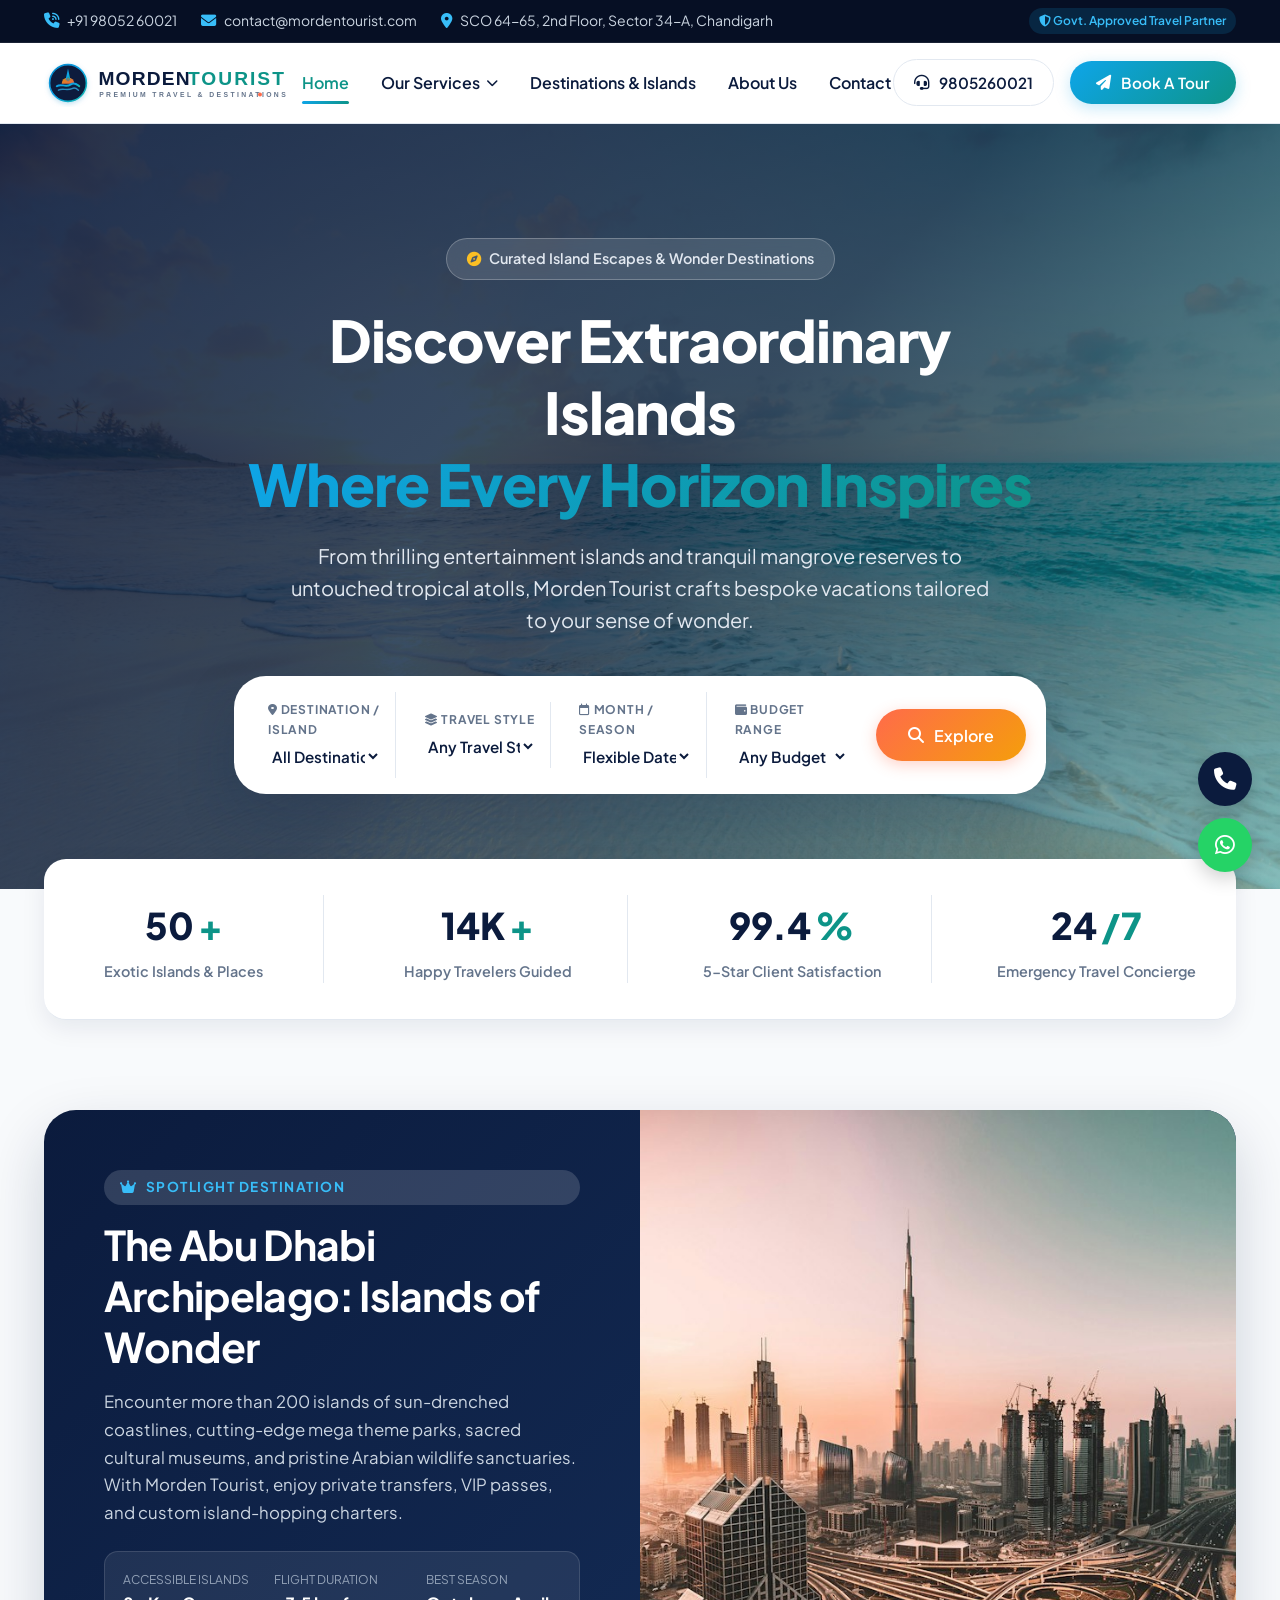
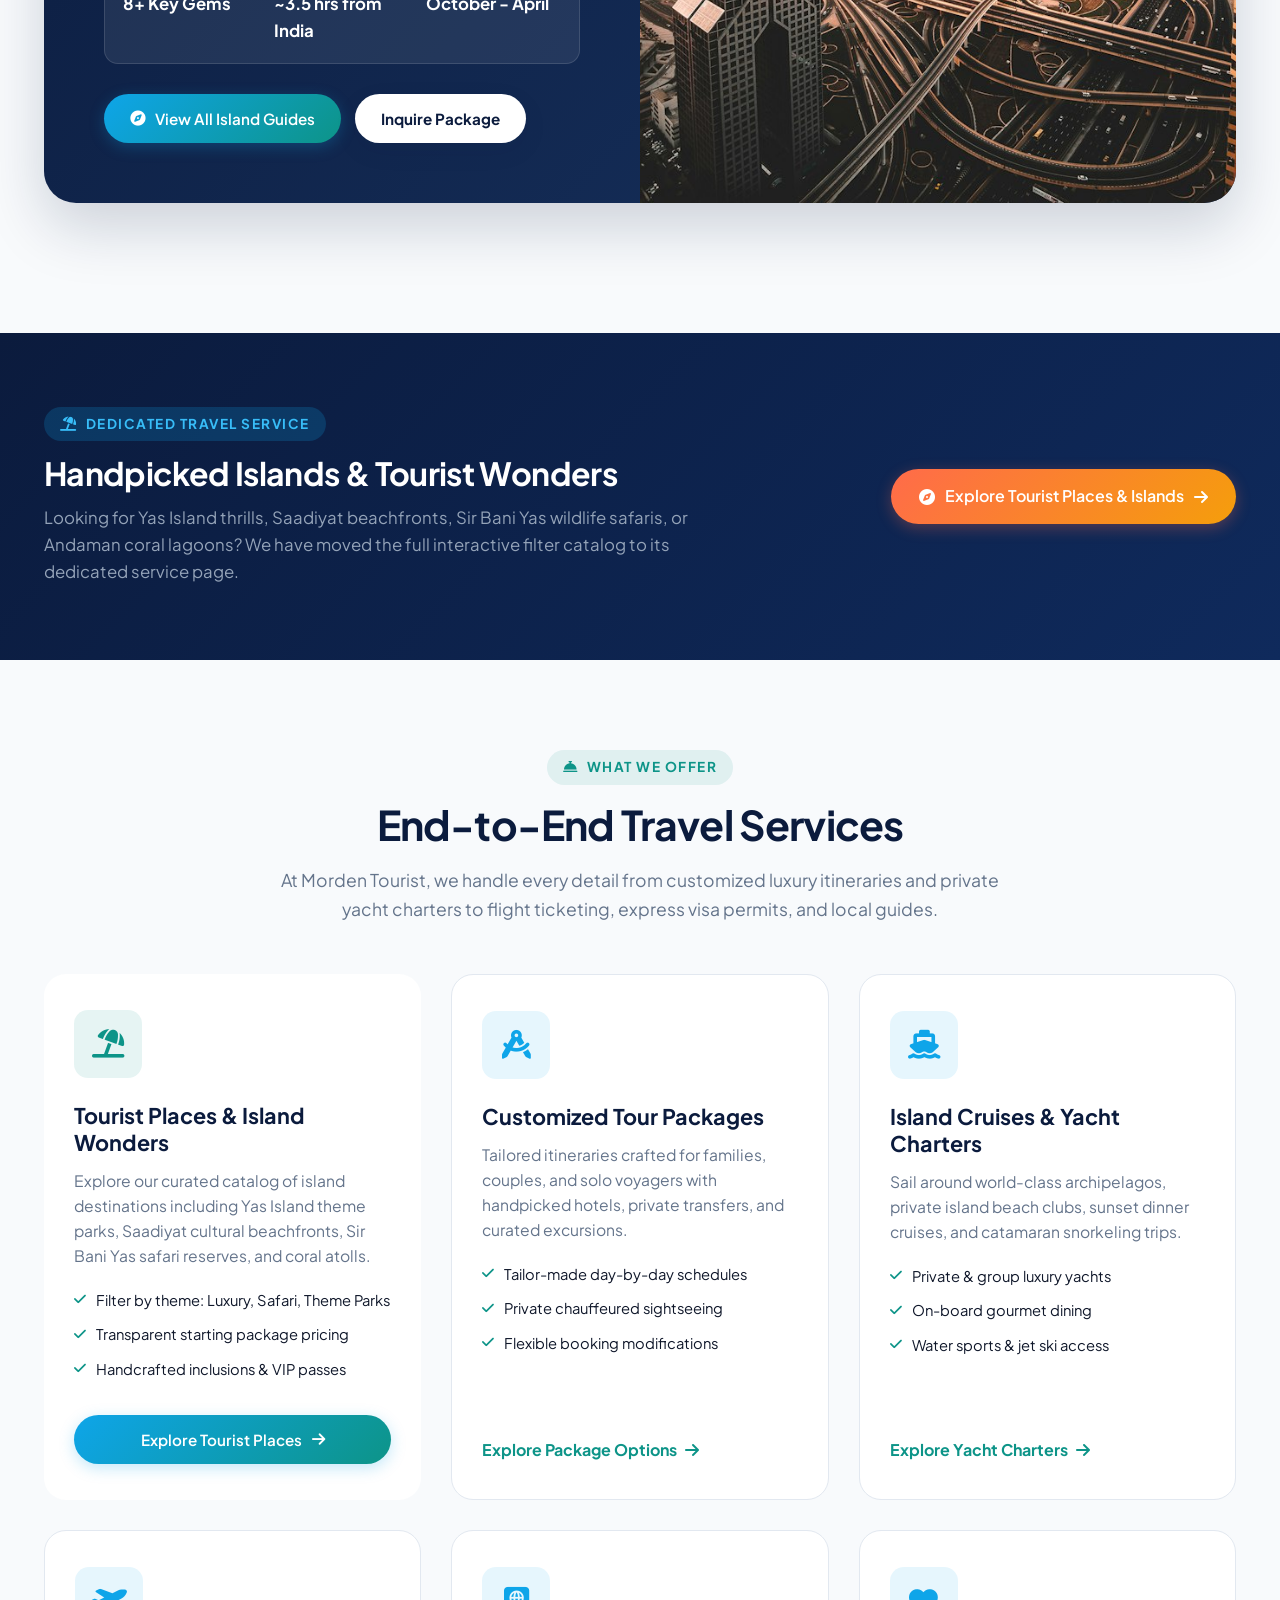
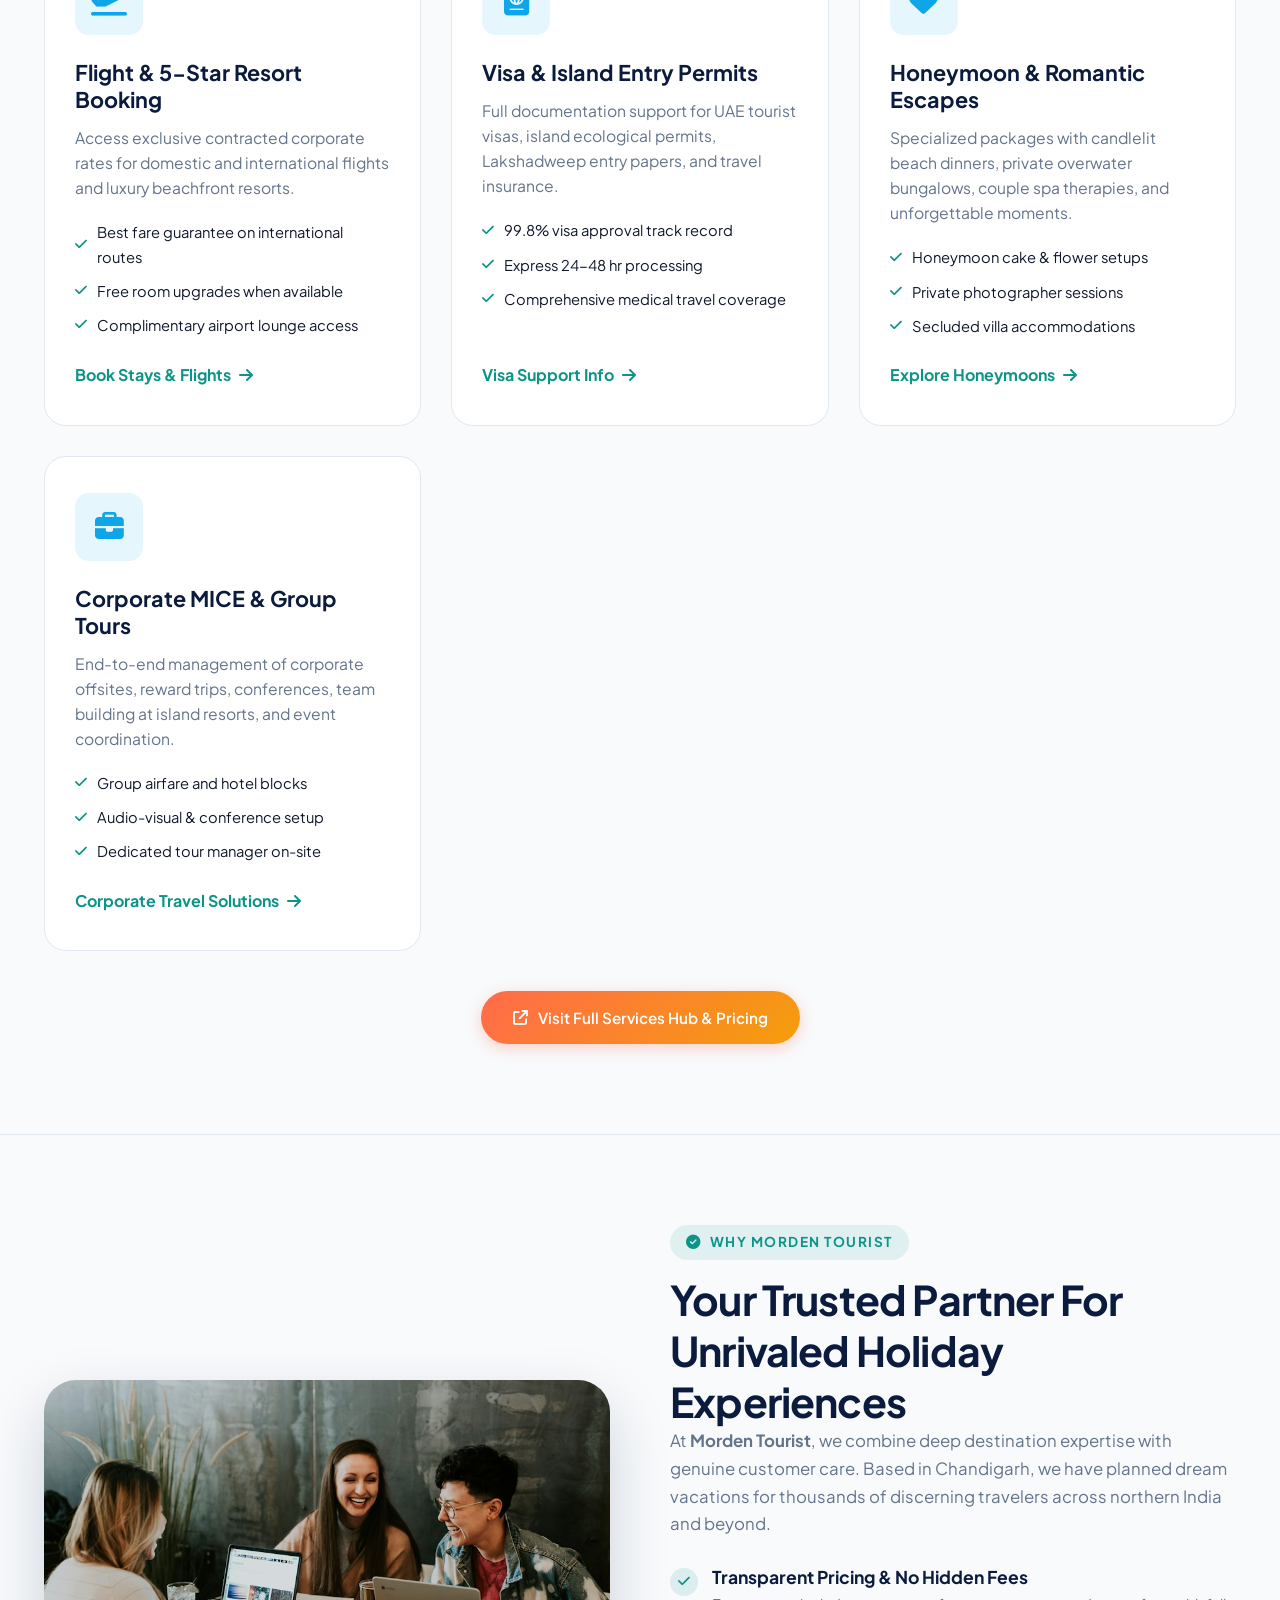
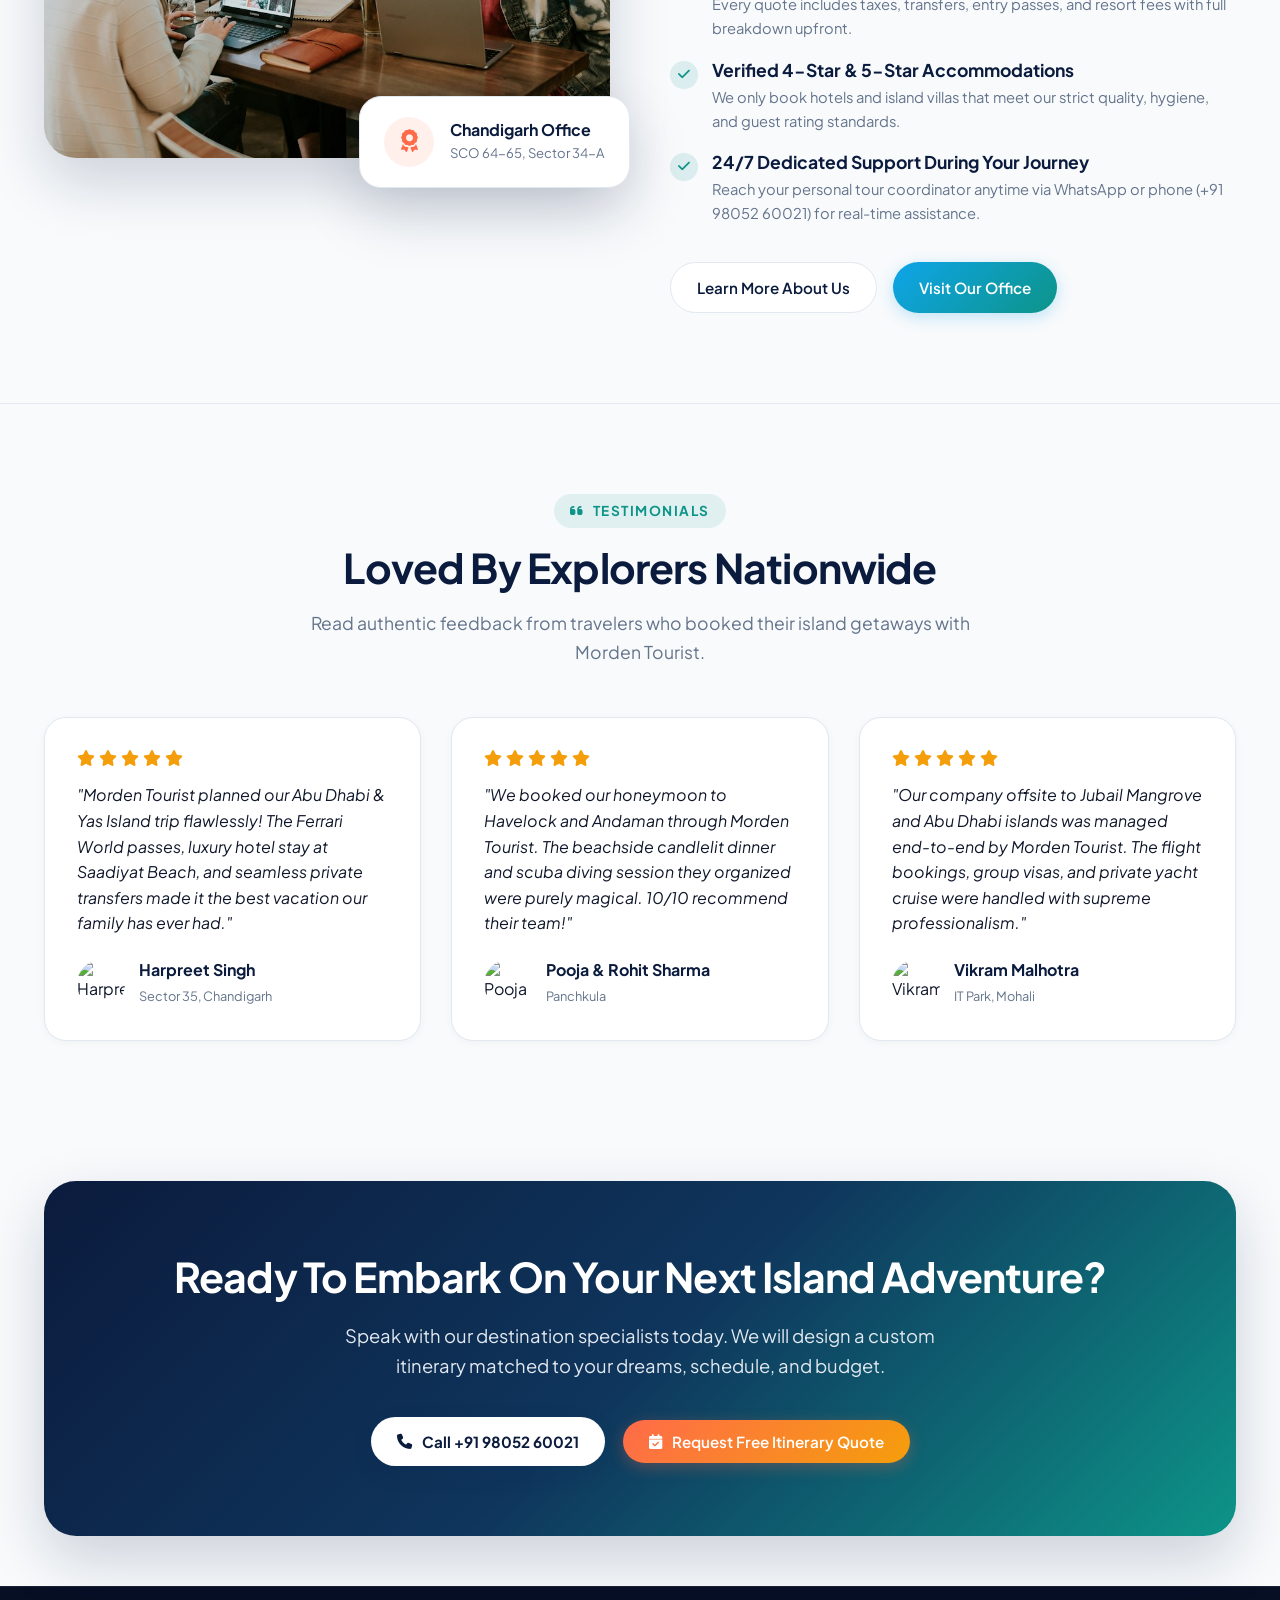
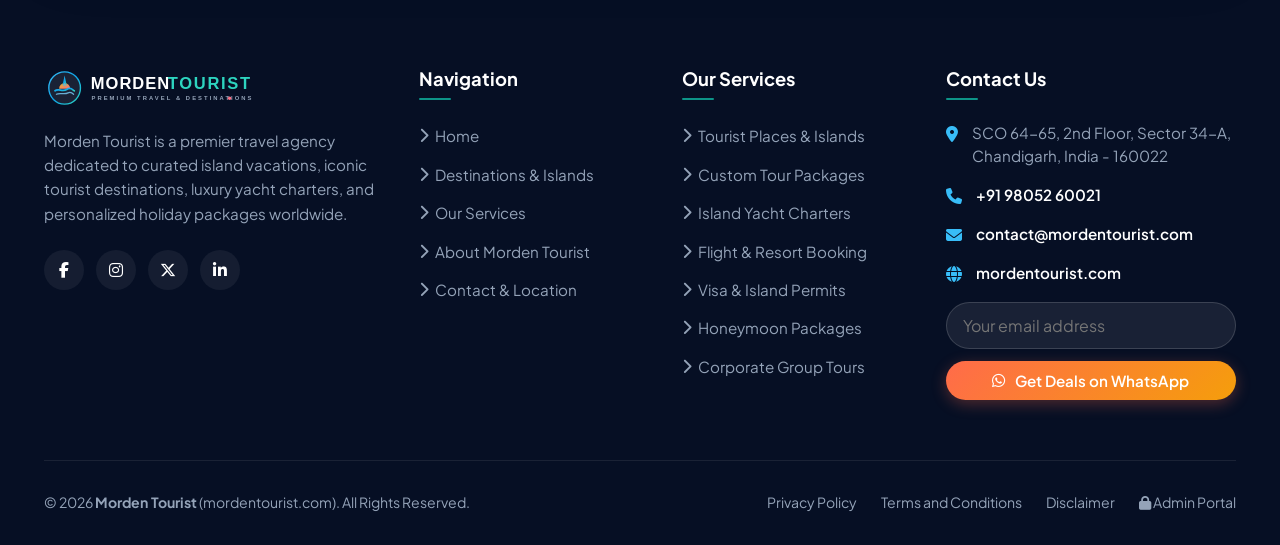
==== commit 858034a4: "Update contact and WhatsApp helpline number to +91 98052 60021 (9805260021)" ====
--- a/index.html
+++ b/index.html
@@ -29,9 +29,9 @@
   <div class="top-bar">
     <div class="container top-bar-inner">
       <div class="top-bar-info">
-        <a href="tel:8351917891" class="top-bar-item">
+        <a href="tel:9805260021" class="top-bar-item">
           <i class="fa-solid fa-phone-volume"></i>
-          <span>+91 83519 17891</span>
+          <span>+91 98052 60021</span>
         </a>
         <a href="mailto:contact@mordentourist.com" class="top-bar-item">
           <i class="fa-solid fa-envelope"></i>
@@ -119,8 +119,8 @@
       </nav>
 
       <div class="nav-actions">
-        <a href="tel:8351917891" class="btn btn-outline" style="padding: 10px 20px;">
-          <i class="fa-solid fa-headset"></i> 8351917891
+        <a href="tel:9805260021" class="btn btn-outline" style="padding: 10px 20px;">
+          <i class="fa-solid fa-headset"></i> 9805260021
         </a>
         <button class="btn btn-primary open-booking-modal" data-dest="General Inquiry">
           <i class="fa-solid fa-paper-plane"></i> Book A Tour
@@ -486,7 +486,7 @@
               <div class="check-icon"><i class="fa-solid fa-check"></i></div>
               <div class="check-text">
                 <h4>24/7 Dedicated Support During Your Journey</h4>
-                <p>Reach your personal tour coordinator anytime via WhatsApp or phone (+91 83519 17891) for real-time assistance.</p>
+                <p>Reach your personal tour coordinator anytime via WhatsApp or phone (+91 98052 60021) for real-time assistance.</p>
               </div>
             </div>
           </div>
@@ -570,8 +570,8 @@
           Speak with our destination specialists today. We will design a custom itinerary matched to your dreams, schedule, and budget.
         </p>
         <div class="cta-btn-group">
-          <a href="tel:8351917891" class="btn btn-white">
-            <i class="fa-solid fa-phone"></i> Call +91 83519 17891
+          <a href="tel:9805260021" class="btn btn-white">
+            <i class="fa-solid fa-phone"></i> Call +91 98052 60021
           </a>
           <button class="btn btn-coral open-booking-modal" data-dest="Custom Trip Request">
             <i class="fa-solid fa-calendar-check"></i> Request Free Itinerary Quote
@@ -637,7 +637,7 @@
           </div>
           <div class="footer-contact-item">
             <i class="fa-solid fa-phone"></i>
-            <p><a href="tel:8351917891">+91 83519 17891</a></p>
+            <p><a href="tel:9805260021">+91 98052 60021</a></p>
           </div>
           <div class="footer-contact-item">
             <i class="fa-solid fa-envelope"></i>
@@ -694,7 +694,7 @@
         <div class="form-group-row">
           <div class="form-group">
             <label for="modalPhone">Phone / WhatsApp Number *</label>
-            <input type="tel" id="modalPhone" class="form-control" placeholder="e.g. 8351917891" required>
+            <input type="tel" id="modalPhone" class="form-control" placeholder="e.g. 9805260021" required>
           </div>
           <div class="form-group">
             <label for="modalEmail">Email Address *</label>
@@ -729,7 +729,7 @@
         </div>
 
                 <button type="submit" class="btn btn-coral" style="width: 100%; padding: 14px; font-size: 1rem; display: flex; align-items: center; justify-content: center; gap: 8px;">
-          <i class="fa-brands fa-whatsapp" style="font-size: 1.25rem;"></i> Send Inquiry to WhatsApp (+91 83519 17891)
+          <i class="fa-brands fa-whatsapp" style="font-size: 1.25rem;"></i> Send Inquiry to WhatsApp (+91 98052 60021)
         </button>
         <p style="font-size: 0.8rem; color: var(--color-text-muted); text-align: center; margin-top: 10px; margin-bottom: 0;">
           <i class="fa-solid fa-bolt" style="color: #25D366;"></i> Instant WhatsApp response from our Chandigarh specialists.
@@ -743,10 +743,10 @@
     <button class="back-to-top" id="backToTop" aria-label="Back to top">
       <i class="fa-solid fa-arrow-up"></i>
     </button>
-    <a href="tel:8351917891" class="float-btn float-phone" aria-label="Call Morden Tourist">
+    <a href="tel:9805260021" class="float-btn float-phone" aria-label="Call Morden Tourist">
       <i class="fa-solid fa-phone"></i>
     </a>
-    <a href="https://wa.me/918351917891?text=Hello%20Morden%20Tourist,%20I%20am%20interested%20in%20planning%20a%20tour." target="_blank" rel="noopener" class="float-btn float-whatsapp" aria-label="Chat on WhatsApp">
+    <a href="https://wa.me/919805260021?text=Hello%20Morden%20Tourist,%20I%20am%20interested%20in%20planning%20a%20tour." target="_blank" rel="noopener" class="float-btn float-whatsapp" aria-label="Chat on WhatsApp">
       <i class="fa-brands fa-whatsapp"></i>
     </a>
   </div>
